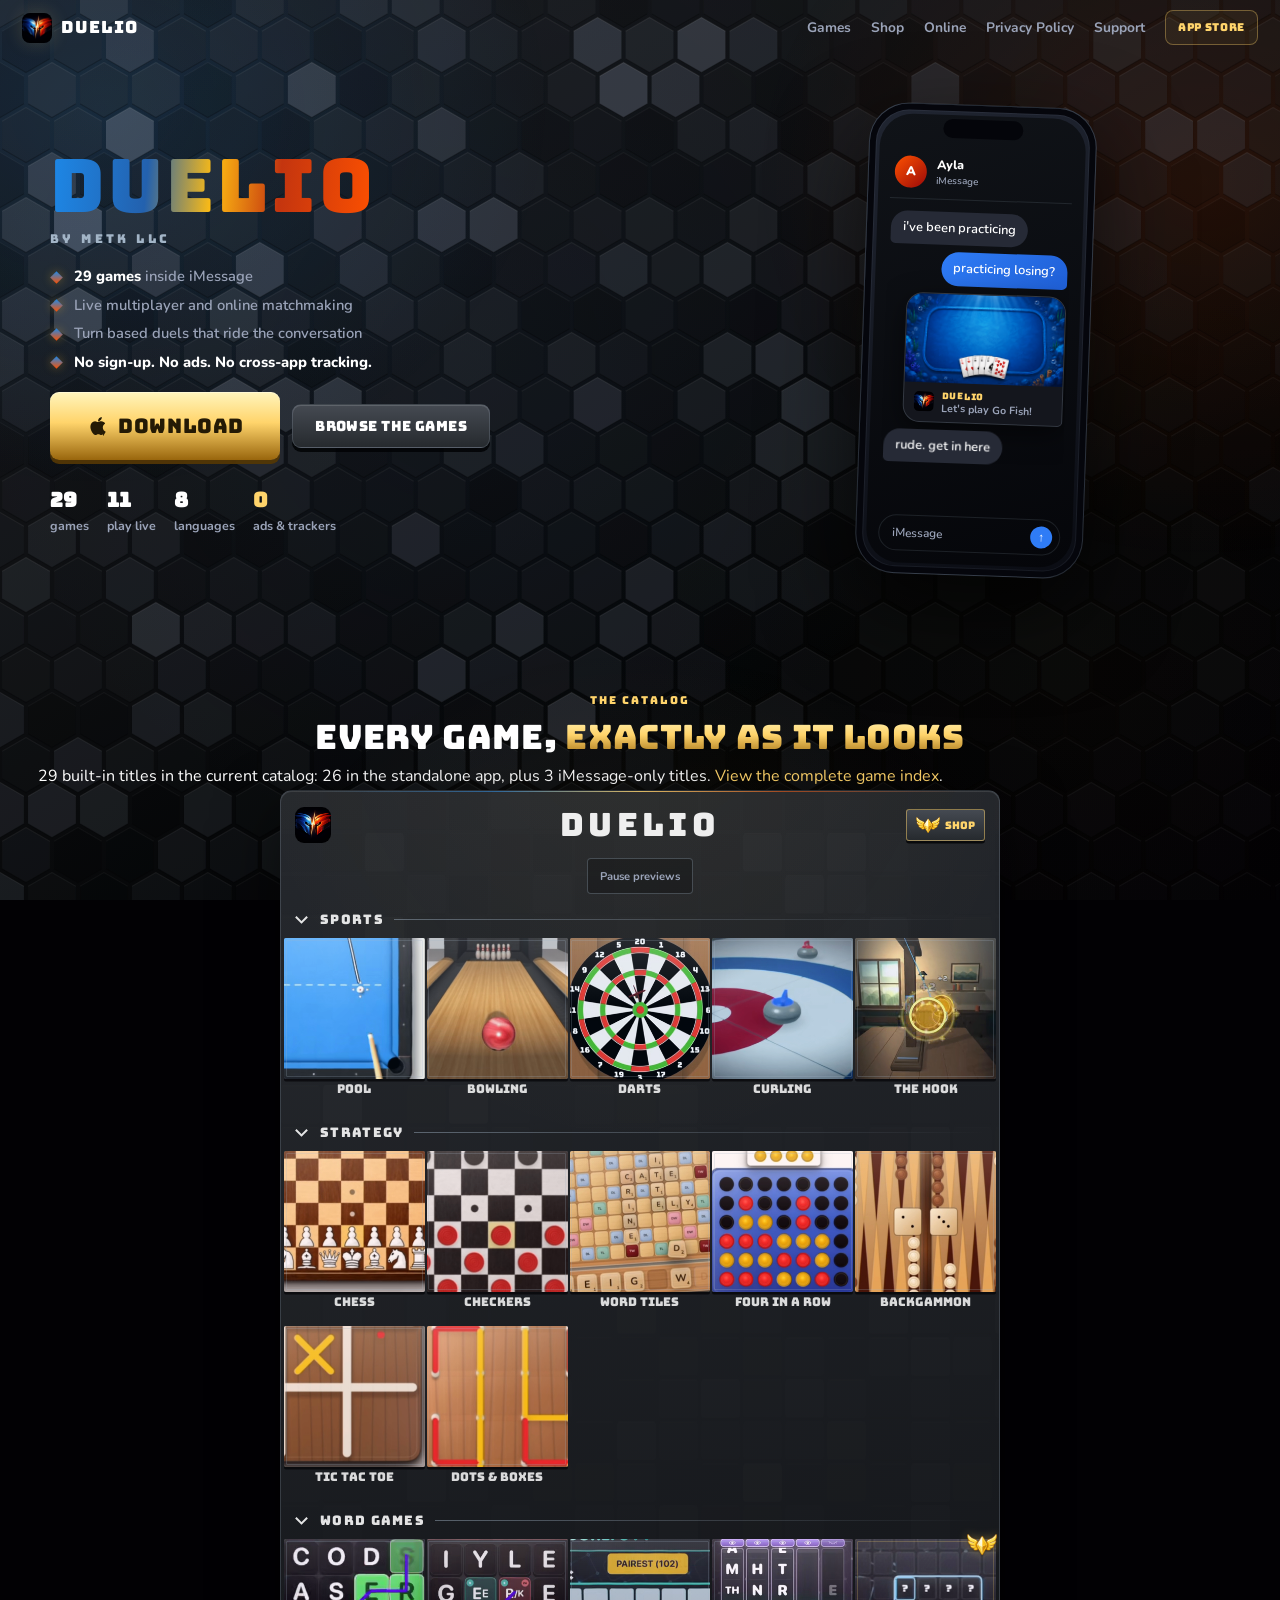
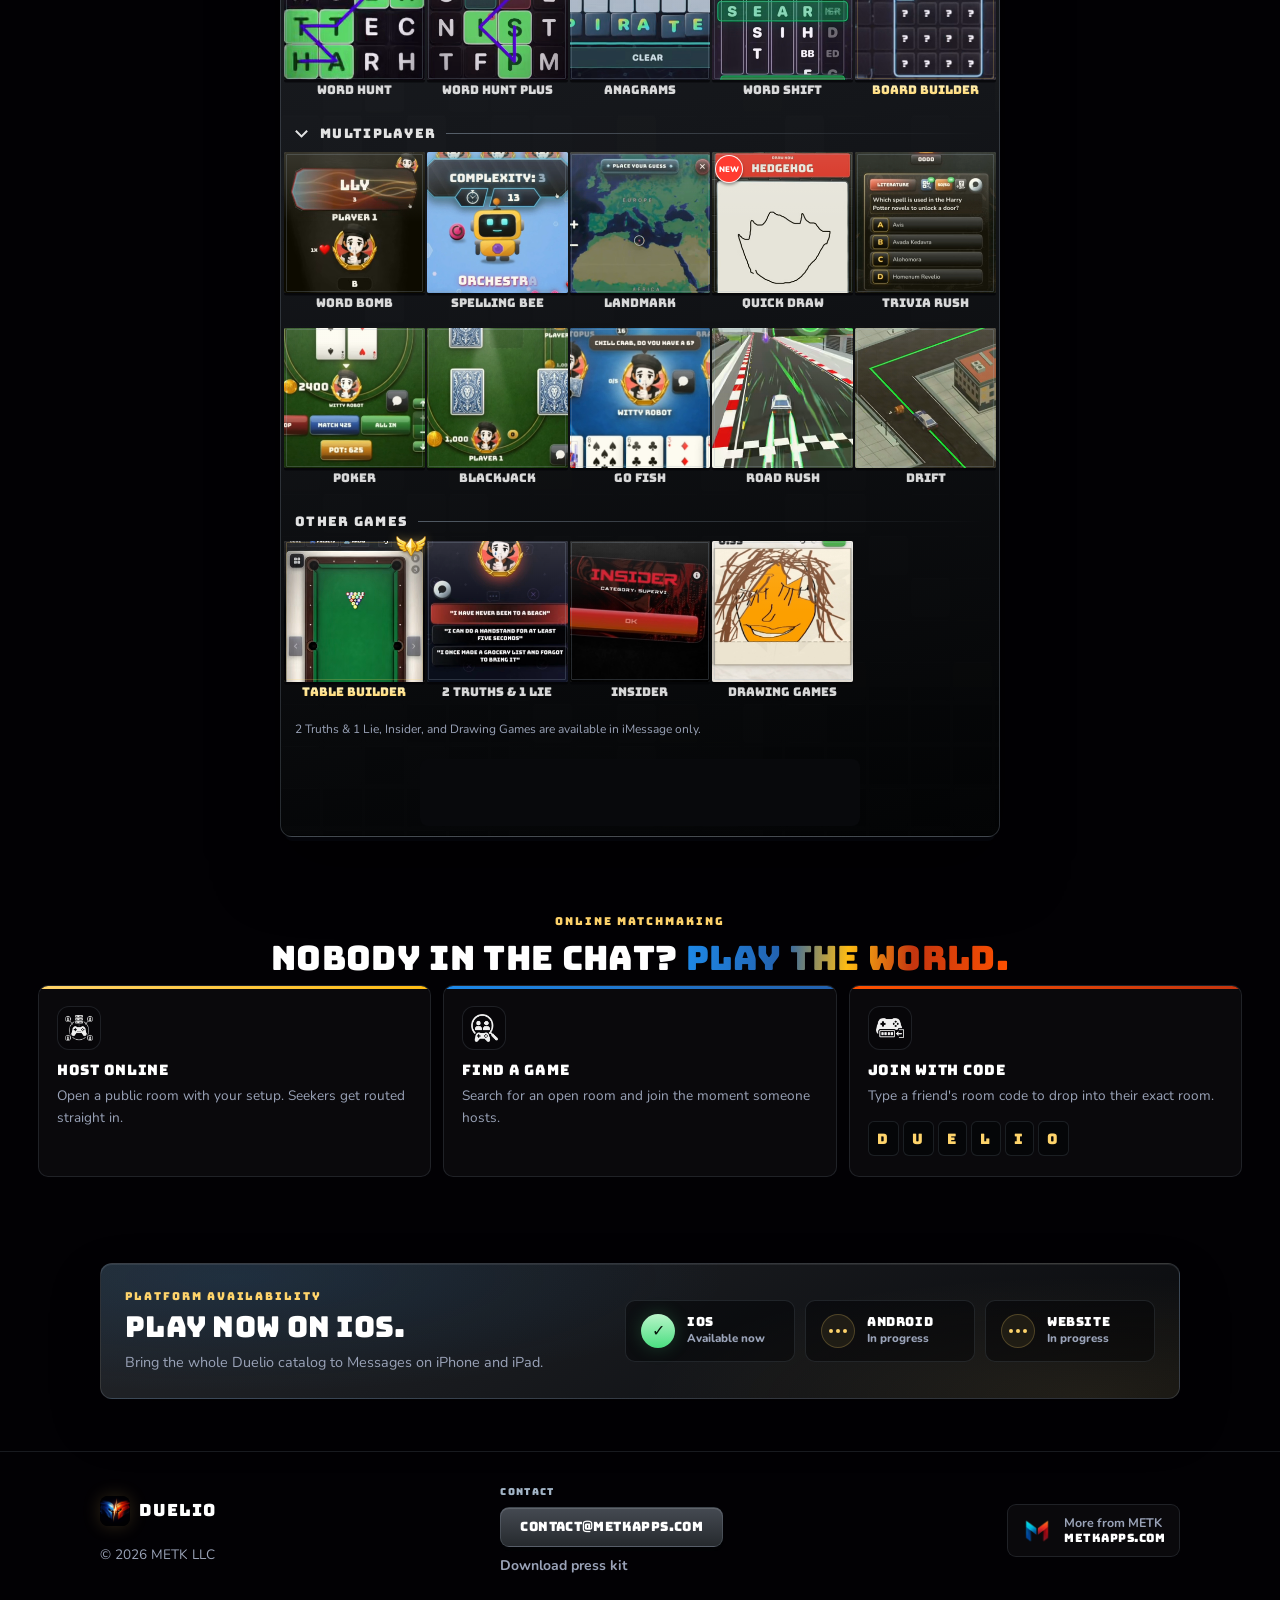
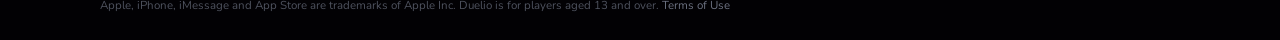
==== index.html @ a16a1178 "Refresh native catalog layout and all video tile previews" ====
<!DOCTYPE html>
<html lang="en">
<head>
<meta charset="utf-8">
<meta name="viewport" content="width=device-width, initial-scale=1">
<title>Duelio</title>
<meta name="description" content="Duelio drops 29 games straight into iMessage. Chess, pool, word games, live multiplayer and more. Play friends in a chat or match online. No ads, no sign-up, no cross-app tracking.">
<meta property="og:title" content="Duelio — 29 games inside iMessage">
<meta property="og:description" content="Turn any chat into a game night. Challenge the group chat, match online, or pass the phone.">
<meta property="og:url" content="https://duelioapp.com/">
<meta property="og:image" content="https://duelioapp.com/assets/img/duelio-logo.png">
<meta property="og:type" content="website">
<meta name="theme-color" content="#020104">
<link rel="icon" type="image/png" sizes="32x32" href="/assets/img/favicon-32.png?v=2">
<link rel="icon" type="image/png" sizes="16x16" href="/assets/img/favicon-16.png?v=2">
<link rel="icon" type="image/png" sizes="64x64" href="/assets/img/favicon-64.png?v=2">
<link rel="apple-touch-icon" href="/assets/img/apple-touch-icon.png?v=2">
<link rel="stylesheet" href="/assets/site.css?v=17">
</head>
<body>

<div class="wall" aria-hidden="true"></div>
<div class="duel-glow" aria-hidden="true"></div>
<canvas id="hexfx" aria-hidden="true"></canvas>

<header class="nav" id="nav">
  <a class="nav-logo" href="/">
    <img src="/assets/img/duelio-logo.png" alt="Duelio">
    <span class="wm">DUELIO</span>
  </a>
  <nav class="nav-links">
    <a href="#catalog">Games</a>
    <a href="/shop/">Shop</a>
    <a href="#online">Online</a>
    <a href="/privacy/">Privacy Policy</a>
    <a href="/support/">Support</a>
  </nav>
  <a class="nav-cta" href="https://apps.apple.com/app/id6792538416" target="_blank" rel="noopener">App Store</a>
</header>

<main>

<!-- ============================== HERO ============================== -->
<section class="hero" id="top">
  <div class="hero-inner">
    <div class="hero-copy">
      <h1 class="reveal d1"><span class="grad-duel">DUELIO</span></h1>
      <p class="hero-by reveal d1">by METK LLC</p>
      <ul class="hero-bullets reveal d2">
        <li><b>29 games</b> inside iMessage</li>
        <li>Live multiplayer and online matchmaking</li>
        <li>Turn based duels that ride the conversation</li>
        <li><b>No sign-up. No ads. No cross-app tracking.</b></li>
      </ul>
      <div class="hero-cta reveal d3">
        <a class="btn btn-gold hero-download" href="https://apps.apple.com/app/id6792538416" target="_blank" rel="noopener">
          <svg viewBox="0 0 24 24" width="24" height="24" focusable="false" aria-hidden="true"><path fill="currentColor" d="M17.05 20.28c-.98.95-2.05.8-3.08.35-1.09-.46-2.09-.48-3.24 0-1.44.62-2.2.44-3.06-.35C2.79 15.25 3.51 7.59 9.05 7.31c1.35.07 2.29.74 3.08.8.98-.2 1.92-.9 3.16-.8 1.79.14 3.04.86 3.9 2.18-3.6 2.16-2.75 6.9.53 8.16-.65 1.36-1.5 2.7-2.67 4.63ZM12.03 7.25c-.15-2.23 1.66-4.07 3.74-4.25.29 2.58-2.34 4.5-3.74 4.25Z"/></svg>
          <span>Download</span>
        </a>
        <a class="btn btn-ghost hero-browse" href="#catalog">Browse the games</a>
      </div>
      <div class="hero-stats reveal d3">
        <div><b class="count" data-count="29">0</b><span>games</span></div>
        <div><b class="count" data-count="11">0</b><span>play live</span></div>
        <div><b class="count" data-count="8">0</b><span>languages</span></div>
        <div><b class="gap">0</b><span>ads &amp; trackers</span></div>
      </div>
    </div>

    <!-- animated iMessage thread with the app's real invite covers -->
    <div class="hero-phone reveal d2" aria-hidden="true">
      <div class="phone">
        <div class="phone-notch"></div>
        <div class="phone-screen" id="phone-screen"></div>
      </div>
      <div class="phone-glow"></div>
    </div>
  </div>
</section>

<!-- ============================== CATALOG ============================== -->
<section class="section" id="catalog">
  <p class="eyebrow reveal">The catalog</p>
  <h2 class="reveal">Every game, <span class="grad-gold">exactly as it looks</span></h2>

  <p class="lead">29 built-in titles in the current catalog: 26 in the standalone app, plus 3 iMessage-only titles. <a href="/games/">View the complete game index</a>.</p>

  <div class="catalog-shell reveal">
    <canvas class="catalog-hexfx" aria-hidden="true"></canvas>
    <div class="catalog-head">
      <img class="catalog-app-icon" src="/assets/img/duelio-logo.png" alt="" width="36" height="36">
      <span class="wm">DUELIO</span>
      <a class="catalog-shop" href="/shop/"><img src="/assets/img/pro-icon.png" alt="" width="160" height="109">SHOP</a>
    </div>
    <div class="catalog-toolbar"><button class="catalog-motion" id="catalog-motion" type="button" aria-pressed="false">Pause previews</button></div>
    <div class="catalog-scroll" id="catalog-scroll"></div>
    <div class="tip-row">
      <button class="tip-key" id="tip-key" type="button">
        <span class="tip-face">
          <span class="tip-game" id="tip-game"></span>
          <span class="tip-hint" id="tip-hint"></span>
        </span>
      </button>
    </div>
  </div>
</section>

<!-- ============================== ONLINE ============================== -->
<section class="section" id="online">
  <p class="eyebrow reveal">Online matchmaking</p>
  <h2 class="reveal">Nobody in the chat? <span class="grad-duel">Play the world.</span></h2>

  <div class="online-grid">
    <div class="online-card host reveal">
      <div class="oc-icon"><img src="/assets/img/icons/host.png" alt=""></div>
      <h3>HOST ONLINE</h3>
      <p>Open a public room with your setup. Seekers get routed straight in.</p>
    </div>
    <div class="online-card find reveal d1">
      <div class="oc-icon"><img src="/assets/img/icons/find.png" alt=""></div>
      <h3>FIND A GAME</h3>
      <p>Search for an open room and join the moment someone hosts.</p>
    </div>
    <div class="online-card join reveal d2">
      <div class="oc-icon"><img src="/assets/img/icons/code.png" alt=""></div>
      <h3>JOIN WITH CODE</h3>
      <p>Type a friend's room code to drop into their exact room.</p>
      <div class="code-chip"><span>D</span><span>U</span><span>E</span><span>L</span><span>I</span><span>O</span></div>
    </div>
  </div>
</section>

<!-- ============================== AVAILABILITY ============================== -->
<section class="platform-status reveal" aria-labelledby="platform-status-title">
  <div class="platform-status-copy">
    <p class="eyebrow">Platform availability</p>
    <h2 id="platform-status-title">Play now on iOS.</h2>
    <p>Bring the whole Duelio catalog to Messages on iPhone and iPad.</p>
  </div>
  <div class="platform-list" aria-label="Duelio platform availability">
    <a class="platform-card available" href="https://apps.apple.com/app/id6792538416" target="_blank" rel="noopener">
      <span class="platform-check" aria-hidden="true">✓</span>
      <span><strong>iOS</strong><small>Available now</small></span>
    </a>
    <div class="platform-card coming">
      <span class="platform-soon" aria-hidden="true"><i></i><i></i><i></i></span>
      <span><strong>Android</strong><small>In progress</small></span>
    </div>
    <div class="platform-card coming">
      <span class="platform-soon" aria-hidden="true"><i></i><i></i><i></i></span>
      <span><strong>Website</strong><small>In progress</small></span>
    </div>
  </div>
</section>

</main>

<footer class="footer">
  <div class="foot-inner">
    <div class="foot-brand">
      <a class="nav-logo" href="/"><img src="/assets/img/duelio-logo.png" alt="Duelio"><span class="wm">DUELIO</span></a>
      <p>© <span id="year">2026</span> METK LLC</p>
    </div>
    <div class="foot-contact">
      <span class="fc-lbl">Contact</span>
      <a class="btn btn-ghost" href="mailto:contact@metkapps.com">contact@metkapps.com</a>
      <a class="foot-press" href="/press/Duelio-Press-Kit.zip">Download press kit</a>
    </div>
    <a class="foot-metk" href="https://metkapps.com" rel="noopener">
      <img src="/assets/img/metk-logo.png" alt="METK">
      <span>More from METK<b>metkapps.com</b></span>
    </a>
  </div>
  <p class="foot-legal">Apple, iPhone, iMessage and App&nbsp;Store are trademarks of Apple&nbsp;Inc.
  Duelio is for players aged 13 and over. <a href="/terms/">Terms of Use</a></p>
</footer>

<script src="/assets/site.js?v=14" defer></script>
</body>
</html>
---- assets/site.css ----
/* ============================================================
   Duelio — duelioapp.com
   Design system rebuilt from the actual app: Bungee + Nunito,
   the red/blue/gold "duel" palette, graphite hex-tech chrome.
   Vanilla CSS, no build step.
   ============================================================ */

/* ---------- self-hosted app fonts ---------- */
@font-face {
  font-family: "Bungee";
  src: url("/assets/fonts/Bungee-Regular.ttf") format("truetype");
  font-weight: 400; font-display: swap;
}
@font-face {
  font-family: "Nunito";
  src: url("/assets/fonts/Nunito-Regular.ttf") format("truetype");
  font-weight: 400; font-display: swap;
}
@font-face {
  font-family: "Nunito";
  src: url("/assets/fonts/Nunito-SemiBold.ttf") format("truetype");
  font-weight: 600; font-display: swap;
}
@font-face {
  font-family: "Nunito";
  src: url("/assets/fonts/Nunito-Bold.ttf") format("truetype");
  font-weight: 700; font-display: swap;
}
@font-face {
  font-family: "Nunito";
  src: url("/assets/fonts/Nunito-ExtraBold.ttf") format("truetype");
  font-weight: 800; font-display: swap;
}
@font-face {
  font-family: "Nunito";
  src: url("/assets/fonts/Nunito-Black.ttf") format("truetype");
  font-weight: 900; font-display: swap;
}

:root {
  /* ---- the duel: colours sampled from the app icon ---- */
  --red:          #C4350F;   --red-bright: #FE5100;   --red-deep: #9A0909;   --red-glow: #FC6215;
  --blue:         #2361AE;   --blue-bright: #1D89E9;  --blue-deep: #0C2A7A;  --blue-glow: #3AAFF2;
  --gold:         #FFD46B;   --gold-bolt: #FEBC13;    --gold-deep: #99660D;

  /* ---- surfaces (catalog graphite chrome) ---- */
  --black:        #020104;
  --graphite-top: #1B1D21;
  --graphite-bot: #030405;
  --panel-top:    #26292E;
  --panel-bot:    #14161A;
  --tile-top:     #454A52;
  --tile-bot:     #262A2E;
  --steel:        #A3B5C7;

  /* ---- category tints (from the app's section colour-code) ---- */
  --cat-strategy: #FF3B30;
  --cat-sports:   #2E8BFF;
  --cat-words:    #B45BFF;
  --cat-multi:    #FFCf3B;
  --cat-cards:    #4ADE80;
  --cat-racing:   #A3B5C7;

  --ink:   #FFFFFF;
  --muted: #9AA3B8;
  --line:  rgba(163, 181, 199, 0.14);
  --glass: rgba(255, 255, 255, 0.035);

  --radius: 10px;
  --display: "Bungee", "Space Grotesk", sans-serif;
  --body: "Nunito", -apple-system, BlinkMacSystemFont, "Segoe UI", sans-serif;
}

* { margin: 0; padding: 0; box-sizing: border-box; }
html { scroll-behavior: smooth; }

body {
  font-family: var(--body);
  background: var(--black);
  color: var(--ink);
  line-height: 1.6;
  overflow-x: hidden;
  -webkit-font-smoothing: antialiased;
}
::selection { background: rgba(255, 212, 107, 0.32); color: #fff; }

a { color: var(--gold); text-decoration: none; }
a:hover { color: var(--ink); }

/* graphite base wall — matches the catalog's baseTop→baseBottom gradient */
.wall {
  position: fixed; inset: 0; z-index: -4;
  background: linear-gradient(150deg, var(--graphite-top), var(--graphite-bot) 70%, var(--black));
}
/* the duel glow — blue on the left, red on the right, gold seam implied */
.duel-glow {
  position: fixed; inset: 0; z-index: -3; pointer-events: none;
  background:
    radial-gradient(50% 60% at 8% 12%, rgba(29, 137, 233, 0.16), transparent 70%),
    radial-gradient(50% 60% at 94% 20%, rgba(254, 81, 0, 0.13), transparent 70%),
    radial-gradient(40% 40% at 50% 100%, rgba(255, 212, 107, 0.06), transparent 70%);
}
/* animated hex-tech canvas (whole-site tech wall) */
#hexfx { position: fixed; inset: 0; z-index: -1; width: 100%; height: 100%; opacity: 0.75; pointer-events: none; }

/* ---------- typographic helpers ---------- */
.bungee { font-family: var(--display); font-weight: 400; letter-spacing: 0.02em; }
.eyebrow {
  font-family: var(--display); font-size: 0.68rem; letter-spacing: 0.18em;
  text-transform: uppercase; color: var(--gold); margin-bottom: 10px;
}
h1, h2, h3 { font-family: var(--display); font-weight: 400; letter-spacing: 0.01em; line-height: 1.1; }

.grad-duel {
  background: linear-gradient(95deg, var(--blue-bright) 0%, var(--blue) 30%, var(--gold-bolt) 50%, var(--red) 70%, var(--red-bright) 100%);
  -webkit-background-clip: text; background-clip: text; color: transparent;
}
.grad-gold {
  background: linear-gradient(180deg, #FFF5BD, var(--gold) 45%, var(--gold-deep));
  -webkit-background-clip: text; background-clip: text; color: transparent;
}

.section { max-width: 1240px; margin: 0 auto; padding: 52px 18px 24px; }
.section > .eyebrow { text-align: center; }
.section > h2 {
  text-align: center; font-size: clamp(1.45rem, 3vw, 2.1rem); margin-bottom: 8px;
}
.section-sub { text-align: center; color: var(--muted); max-width: 40rem; margin: 0 auto 46px; font-size: 1.02rem; }

/* scroll reveal */
.reveal { opacity: 0; transform: translateY(24px); transition: opacity 0.7s ease, transform 0.7s cubic-bezier(0.16, 1, 0.3, 1); }
.reveal.d1 { transition-delay: 0.08s; } .reveal.d2 { transition-delay: 0.16s; } .reveal.d3 { transition-delay: 0.24s; }
.reveal.in { opacity: 1; transform: none; }

/* =====================================================================
   NAV
   ===================================================================== */
.nav {
  position: fixed; top: 0; left: 0; right: 0; z-index: 60;
  display: flex; align-items: center; gap: 20px;
  padding: 10px 22px; border-bottom: 1px solid transparent;
  transition: background 0.35s, backdrop-filter 0.35s, border-color 0.35s;
}
.nav.scrolled {
  background: rgba(6, 7, 10, 0.72); backdrop-filter: blur(16px); -webkit-backdrop-filter: blur(16px);
  border-bottom-color: var(--line);
}
.nav-logo { display: inline-flex; align-items: center; gap: 9px; color: var(--ink); }
.nav-logo img { width: 30px; height: 30px; border-radius: 8px; box-shadow: 0 0 18px rgba(255, 212, 107, 0.18); }
.nav-logo .wm { font-family: var(--display); font-size: 1.05rem; letter-spacing: 0.06em; }
.nav-links { display: flex; gap: 20px; margin-left: auto; }
.nav-links a { color: var(--muted); font-weight: 700; font-size: 0.86rem; }
.nav-links a:hover { color: var(--ink); }
.nav-cta {
  font-family: var(--display); font-size: 0.68rem; letter-spacing: 0.06em; color: var(--gold);
  border: 1px solid rgba(255, 212, 107, 0.35); background: rgba(255, 212, 107, 0.06);
  padding: 8px 12px; border-radius: 8px; white-space: nowrap;
  transition: box-shadow 0.25s, border-color 0.25s;
}
.nav-cta:hover { color: var(--gold); border-color: rgba(255, 212, 107, 0.6); box-shadow: 0 0 22px rgba(255, 212, 107, 0.22); }
.nav-cta .soon { color: var(--muted); font-size: 0.62rem; margin-left: 5px; }

/* =====================================================================
   BUTTONS
   ===================================================================== */
/* Duelio keycap buttons: a raised face on a dark lip that the press sinks onto */
.btn {
  display: inline-flex; align-items: center; justify-content: center; gap: 11px;
  font-family: var(--display); font-size: 0.8rem; letter-spacing: 0.03em;
  padding: 12px 19px; border-radius: 9px; cursor: pointer;
  border: 1px solid rgba(163, 181, 199, 0.2); color: var(--ink);
  background: linear-gradient(180deg, var(--tile-top), var(--tile-bot));
  box-shadow: 0 4px 0 rgba(2, 3, 5, 0.85), inset 0 1px 0 rgba(255, 255, 255, 0.14);
  transition: transform 0.1s ease, box-shadow 0.1s ease, filter 0.25s;
  position: relative; overflow: hidden; line-height: 1.1;
}
.btn:hover { filter: brightness(1.12); color: var(--ink); }
.btn:active { transform: translateY(3px); box-shadow: 0 1px 0 rgba(2, 3, 5, 0.85), inset 0 1px 0 rgba(255, 255, 255, 0.14); }
.btn small { font-family: var(--body); font-size: 0.62rem; font-weight: 700; opacity: 0.85; letter-spacing: 0.03em; display: block; }
.btn-gold {
  background: linear-gradient(180deg, #FFF5BD, var(--gold) 45%, var(--gold-deep));
  color: #241a05; border: none;
  box-shadow: 0 4px 0 rgba(84, 55, 6, 0.95), inset 0 1px 0 rgba(255, 255, 255, 0.35);
}
.btn-gold:hover { color: #241a05; filter: brightness(1.06); }
.btn-gold:active { transform: translateY(3px); box-shadow: 0 1px 0 rgba(84, 55, 6, 0.95), inset 0 1px 0 rgba(255, 255, 255, 0.35); }
.btn-gold::after {
  content: ""; position: absolute; inset: 0;
  background: linear-gradient(110deg, transparent 30%, rgba(255, 255, 255, 0.5) 50%, transparent 70%);
  transform: translateX(-120%);
}
.btn-gold:hover::after { transition: transform 0.7s ease; transform: translateX(120%); }
.btn-gold.disabled { filter: grayscale(0.55) brightness(0.72); cursor: default; }
.btn-gold.disabled:hover::after { transform: translateX(-120%); }
.btn-gold.disabled:active { transform: none; box-shadow: 0 4px 0 rgba(84, 55, 6, 0.95), inset 0 1px 0 rgba(255, 255, 255, 0.35); }
.btn.big { padding: 17px 30px; font-size: 1rem; }

/* =====================================================================
   HERO
   ===================================================================== */
.hero {
  position: relative; min-height: min(78svh, 640px); display: flex; align-items: center;
  padding: 76px 18px 34px;
}
.hero-inner {
  max-width: 1180px; margin: 0 auto; width: 100%;
  display: grid; grid-template-columns: 1.12fr 0.88fr; gap: 24px; align-items: center;
}
.hero h1 { font-size: clamp(2.7rem, 6vw, 4.6rem); letter-spacing: 0.04em; margin-bottom: 3px; }
.hero-by {
  font-family: var(--display); font-size: 0.76rem; letter-spacing: 0.28em;
  text-transform: uppercase; color: var(--steel); margin-bottom: 16px;
}
.hero-bullets { list-style: none; margin: 0 0 18px; max-width: 33rem; }
.hero-bullets li {
  position: relative; padding-left: 24px; margin-bottom: 5px;
  color: var(--muted); font-size: 0.92rem; font-weight: 600;
}
.hero-bullets li b { color: var(--ink); font-weight: 800; }
.hero-bullets li::before {
  content: ""; position: absolute; left: 2px; top: 0.52em;
  width: 9px; height: 9px; transform: rotate(45deg);
  background: linear-gradient(135deg, var(--blue-bright), var(--red-bright));
  box-shadow: 0 0 10px rgba(255, 190, 40, 0.35);
}
.hero-cta {
  display: flex; align-items: center; gap: 12px;
  width: min(100%, 440px); margin-bottom: 24px;
}
.hero-download { flex: 1.2 1 0; min-width: 0; min-height: 68px; padding: 18px 12px; gap: 8px; font-size: clamp(1rem, 3.8vw, 1.25rem); white-space: nowrap; }
.hero-download svg { width: 1.2em; height: 1.2em; flex-shrink: 0; }
.hero-browse { flex: 1 1 0; min-width: 0; min-height: 44px; padding: 10px 12px; font-size: 0.875rem; line-height: 1.3; text-align: center; }
.hero-stats { display: flex; gap: 18px; flex-wrap: wrap; }
.hero-stats > div { display: flex; flex-direction: column; }
.hero-stats b { font-family: var(--display); font-size: 1.25rem; }
.hero-stats span { color: var(--muted); font-size: 0.78rem; font-weight: 700; }
.hero-stats .gap { color: var(--gold); }

/* ---- phone: shows real gameplay video ---- */
.hero-phone { position: relative; justify-self: center; cursor: pointer; }
.hero-phone:active .phone { transform: rotate(2deg) scale(0.985); }
.phone {
  position: relative; width: clamp(200px, 20vw, 228px); aspect-ratio: 300 / 620; border-radius: 40px;
  background: linear-gradient(160deg, #202531, #0a0c13);
  border: 1px solid rgba(163, 181, 199, 0.18);
  box-shadow: 0 34px 90px rgba(0, 0, 0, 0.65), inset 0 0 0 6px #05060c, inset 0 0 0 7px rgba(163, 181, 199, 0.08);
  padding: 10px; z-index: 1; transform: rotate(2deg);
  overflow: hidden;
}
.phone-notch {
  position: absolute; top: 14px; left: 50%; transform: translateX(-50%);
  width: 80px; height: 19px; border-radius: 12px; background: #04050a; z-index: 5;
}
.phone-screen {
  position: relative; width: 100%; height: 100%; border-radius: 33px; overflow: hidden;
  background: linear-gradient(160deg, #101318, #05060a);
  display: flex; flex-direction: column;
  padding: 40px 12px 12px;
}

/* ---- iMessage thread ---- */
.thread-head {
  display: flex; align-items: center; gap: 10px;
  padding: 2px 4px 10px; border-bottom: 1px solid var(--line);
}
.avatar {
  width: 32px; height: 32px; border-radius: 50%; display: grid; place-items: center;
  font-size: 0.8rem; font-weight: 900; color: #fff; font-family: var(--body);
  background: linear-gradient(135deg, var(--red-bright), var(--red-deep));
}
.thread-name { font-size: 0.78rem; font-weight: 800; line-height: 1.2; }
.thread-name small { color: var(--muted); font-weight: 600; font-size: 0.62rem; }

.thread { flex: 1; display: flex; flex-direction: column; gap: 7px; padding: 12px 2px; overflow: hidden; }

.bubble {
  max-width: 82%; padding: 8px 12px; border-radius: 17px;
  font-size: 0.8rem; font-weight: 600; line-height: 1.35;
  opacity: 0; transform: translateY(14px) scale(0.9);
  transition: opacity 0.45s ease, transform 0.45s cubic-bezier(0.34, 1.56, 0.64, 1);
}
.bubble.on { opacity: 1; transform: none; }
.bubble.them { align-self: flex-start; background: #262a36; border-bottom-left-radius: 5px; }
.bubble.me { align-self: flex-end; background: linear-gradient(135deg, #2f7cf6, #1f5fd6); border-bottom-right-radius: 5px; }

.bubble.typing { display: inline-flex; gap: 4px; padding: 11px 13px; }
.bubble.typing i { width: 6px; height: 6px; border-radius: 50%; background: rgba(255, 255, 255, 0.75); animation: ty 1s infinite ease-in-out; }
.bubble.typing i:nth-child(2) { animation-delay: 0.15s; }
.bubble.typing i:nth-child(3) { animation-delay: 0.3s; }
@keyframes ty { 0%, 60%, 100% { transform: translateY(0); opacity: 0.5; } 30% { transform: translateY(-4px); opacity: 1; } }
.bubble.typing.done { display: none; }

/* the real Duelio invite — cover art the app composes into the message */
.bubble.invite {
  padding: 0; overflow: hidden; width: 90%; max-width: 90%;
  background: #14161d; border: 1px solid rgba(163, 181, 199, 0.22);
  border-bottom-right-radius: 5px;
  box-shadow: 0 8px 26px rgba(0, 0, 0, 0.5);
}
.inv-img { display: block; width: 100%; aspect-ratio: 16 / 9; object-fit: cover; }
.inv-bar { display: flex; align-items: center; gap: 8px; padding: 7px 10px; }
.inv-bar img { width: 20px; height: 20px; border-radius: 5px; flex-shrink: 0; }
.inv-bar b { display: block; font-family: var(--display); font-weight: 400; font-size: 0.56rem; letter-spacing: 0.08em; color: var(--gold); }
.inv-bar span { display: block; font-size: 0.66rem; font-weight: 700; color: var(--muted); line-height: 1.25; }

.thread-field {
  display: flex; align-items: center; justify-content: space-between;
  border: 1px solid var(--line); border-radius: 999px;
  padding: 6px 7px 6px 13px; color: var(--muted); font-size: 0.74rem; font-weight: 600;
}
.thread-field em {
  font-style: normal; width: 22px; height: 22px; border-radius: 50%;
  display: grid; place-items: center; background: #2f7cf6; color: #fff; font-size: 0.75rem;
}
.phone-glow {
  position: absolute; inset: 6% -8%; z-index: 0;
  background: radial-gradient(50% 50% at 50% 50%, rgba(255, 190, 40, 0.22), transparent 70%);
  filter: blur(34px);
}

/* =====================================================================
   CATALOG (exact iMessage catalog recreation)
   ===================================================================== */
/* The previews sit on a restrained graphite slab. The global duel wall carries
   the color; this panel stays neutral so the game art remains the focal point. */
.catalog-shell {
  position: relative; max-width: 720px; margin: 0 auto; padding: 0 3px;
  container-type: inline-size;
  border: 1px solid rgba(163, 181, 199, 0.22);
  border-radius: 12px; overflow: hidden;
  background:
    radial-gradient(90% 50% at 50% -10%, rgba(255, 212, 107, 0.055), transparent 64%),
    linear-gradient(168deg, var(--panel-top), var(--panel-bot) 58%, var(--graphite-bot));
  box-shadow:
    inset 0 1px 0 rgba(255, 255, 255, 0.1),
    inset 0 -1px 0 rgba(0, 0, 0, 0.62),
    0 9px 0 -5px #04050a,
    0 26px 64px rgba(0, 0, 0, 0.58);
}
.catalog-shell::before {
  content: ""; position: absolute; inset: 0 5% auto; height: 1px; z-index: 3;
  background: linear-gradient(90deg, transparent, rgba(29, 137, 233, 0.5) 28%, rgba(255, 212, 107, 0.8) 50%, rgba(254, 81, 0, 0.5) 72%, transparent);
}
.catalog-hexfx {
  position: absolute; inset: 0; width: 100%; height: 100%; opacity: 0.1;
  filter: grayscale(1) contrast(0.8); pointer-events: none;
}
.catalog-head {
  position: relative; z-index: 2; display: flex; align-items: center; justify-content: center;
  gap: 12px; height: 64px; margin: 2px 11px 1px;
}
.catalog-head .wm { font-family: var(--display); font-size: clamp(1.2rem, 4.8cqi, 2rem); letter-spacing: 0.14em; color: rgba(255, 255, 255, 0.92); }
.catalog-scroll { position: relative; z-index: 2; padding: 2px 0 4px; }
.catalog-app-icon { position: absolute; left: 0; width: 36px; height: 36px; border-radius: 9px; }
.catalog-shop { position: absolute; right: 0; display: flex; align-items: center; gap: 5px; padding: 7px 9px; border: 1px solid rgba(255, 212, 107, 0.48); border-radius: 3px; background: linear-gradient(var(--tile-top), var(--tile-bot)); box-shadow: 0 2.5px 0 #090a0c; color: var(--gold); font: 0.65rem var(--display); text-decoration: none; }
.catalog-shop img { width: 24px; height: auto; }
.catalog-toolbar { position: relative; z-index: 2; display: flex; justify-content: center; padding: 0 0 4px; }
.catalog-motion { border: 1px solid rgba(163, 181, 199, 0.3); border-radius: 4px; padding: 8px 12px; min-height: 36px; color: var(--muted); background: rgba(0, 0, 0, 0.25); font: 700 0.7rem var(--body); cursor: pointer; }
.catalog-note { margin: 8px 11px; color: var(--muted); font-size: 0.75rem; line-height: 1.45; }
.catalog-shop:focus-visible, .catalog-motion:focus-visible, .cat-header:focus-visible, .tile:focus-visible { outline: 2px solid var(--gold); outline-offset: 3px; }

/* the rotating gameplay-tip key, straight from the app's catalog footer */
.tip-row { position: relative; z-index: 2; display: flex; justify-content: center; padding: 3px 8px 10px; }
.tip-key {
  position: relative; border: none; background: none; padding: 0 0 4px; cursor: pointer;
  font-family: inherit; max-width: 440px; width: 100%;
}
.tip-key::before { /* the stationary dark lip the face presses onto */
  content: ""; position: absolute; inset: 6px 0 0 0; border-radius: 8px;
  background: #08090c;
}
.tip-face {
  position: relative; display: flex; flex-direction: column; gap: 3px;
  padding: 8px 14px; border-radius: 8px; text-align: center;
  background: linear-gradient(180deg, var(--tile-top), var(--tile-bot));
  border: 1px solid rgba(163, 181, 199, 0.2);
  box-shadow: inset 0 1px 0 rgba(255, 255, 255, 0.14);
  transition: transform 0.09s ease, opacity 0.18s ease;
}
.tip-key:active .tip-face { transform: translateY(4px); }
.tip-face.swap { opacity: 0; }
.tip-game { font-family: var(--display); font-size: 0.6rem; letter-spacing: 0.1em; color: var(--gold); }
.tip-hint { font-family: var(--body); font-weight: 700; font-size: 0.8rem; color: rgba(255, 255, 255, 0.88); line-height: 1.35; }

.cat-section { margin-bottom: 3px; --category-tint: transparent; }
.cat-section[data-category="sports"] { --category-tint: rgb(46 139 255 / 5%); }
.cat-section[data-category="strategy"] { --category-tint: rgb(255 59 48 / 5%); }
.cat-section[data-category="words"] { --category-tint: rgb(175 82 222 / 5%); }
.cat-section[data-category="multi"] { --category-tint: rgb(255 214 10 / 5%); }
.cat-header { display: flex; align-items: center; gap: 10px; min-height: 38px; margin: 0 11px; list-style: none; }
summary.cat-header { cursor: pointer; }
summary.cat-header::-webkit-details-marker { display: none; }
summary.cat-header::before { content: ""; width: 7px; height: 7px; margin: 0 4px 0 2px; border-right: 2px solid rgba(255, 255, 255, 0.88); border-bottom: 2px solid rgba(255, 255, 255, 0.88); transform: rotate(-45deg); }
details[open] > .cat-header::before { transform: translateY(-2px) rotate(45deg); }
.cat-header .t { font-family: var(--display); font-size: clamp(0.65rem, 2.8cqi, 0.82rem); letter-spacing: 0.1em; color: rgba(255, 255, 255, 0.88); white-space: nowrap; }
.cat-header .rule { flex: 1; height: 1px; background: linear-gradient(90deg, rgba(163, 181, 199, 0.45), transparent); }
.tile-grid { display: grid; grid-template-columns: repeat(5, minmax(0, 1fr)); column-gap: 2px; row-gap: 3px; }
.tile { position: relative; min-width: 0; display: flex; flex-direction: column; gap: 3px; cursor: pointer; border: none; background: transparent; padding: 0; font-family: inherit; text-align: center; text-decoration: none; transition: transform 0.18s ease; }
.tile:active { transform: scale(0.9); }
.tile-face { position: relative; width: 100%; aspect-ratio: 1; border-radius: 2px; overflow: hidden; background: linear-gradient(180deg, var(--tile-top), var(--tile-bot)); box-shadow: 0 2.5px 0 rgba(3, 4, 6, 0.7); outline: 1px solid rgba(255, 255, 255, 0.28); outline-offset: -1px; }
.tile-face video, .tile-face .tile-poster { position: absolute; inset: 0; width: 100%; height: 100%; object-fit: cover; transform: scale(var(--preview-zoom, 1)); }
.tile-face video { opacity: 0; }
.tile-face video.ready { opacity: 1; }
.tile-face .gloss { position: absolute; inset: 0; background: linear-gradient(180deg, rgba(255, 255, 255, 0.14), transparent 50%), var(--category-tint); pointer-events: none; }
.tile-face::after { content: ""; position: absolute; inset: 1.6px; border-radius: 1px; border: 1px solid rgba(163, 181, 199, 0.22); pointer-events: none; }
.tile-name { font-family: var(--display); font-size: clamp(7px, 2.2cqi, 12px); letter-spacing: 0; color: rgba(255, 255, 255, 0.84); line-height: 1.18; min-height: 2.36em; padding: 0 1px; overflow-wrap: normal; }
.tile[data-game="backgammon"] .tile-name { font-size: clamp(6px, 2.05cqi, 12px); }
.tile-name.gold { background: linear-gradient(180deg, #FFF5BD, var(--gold) 50%, var(--gold-deep)); -webkit-background-clip: text; background-clip: text; color: transparent; }
.tile .pro-seal { position: absolute; top: -5px; right: -1px; z-index: 4; width: clamp(20px, 5.8cqi, 30px); height: auto; pointer-events: none; filter: drop-shadow(0 1px 1.5px rgba(0, 0, 0, 0.45)) drop-shadow(0 0 5px rgba(255, 212, 107, 0.35)); }
.tile.builder .tile-face { outline-color: rgba(255, 212, 107, 0.5); }
.tile.builder .tile-face::after { border-color: rgba(255, 212, 107, 0.22); }
.tile .new-badge { position: absolute; top: 3px; left: 3px; z-index: 4; display: grid; place-items: center; width: clamp(21px, 6.2cqi, 28px); aspect-ratio: 1; border: 1.4px solid rgba(255, 255, 255, 0.9); border-radius: 50%; background: #ff3b30; color: white; font: 900 clamp(6px, 1.8cqi, 8px) var(--body); box-shadow: 0 2px 3px rgba(0, 0, 0, 0.35); }
.game-index li { scroll-margin-top: 30px; }
.game-index li:target { outline: 1px solid var(--gold); outline-offset: 5px; border-radius: 3px; }

/* =====================================================================
   ONLINE MATCHMAKING
   ===================================================================== */
.online-grid { display: grid; grid-template-columns: repeat(3, 1fr); gap: 12px; margin-bottom: 20px; }
.online-card {
  position: relative; border: 1px solid var(--line); border-radius: 10px; overflow: hidden;
  padding: 20px 18px; background: var(--glass);
}
.online-card::before { content: ""; position: absolute; inset: 0 0 auto 0; height: 3px; }
.online-card.host::before { background: linear-gradient(90deg, var(--gold), var(--gold-bolt)); }
.online-card.find::before { background: linear-gradient(90deg, var(--blue-bright), var(--blue)); }
.online-card.join::before { background: linear-gradient(90deg, var(--red-bright), var(--red)); }
.online-card .oc-icon { width: 44px; height: 44px; border-radius: 12px; display: grid; place-items: center; margin-bottom: 12px; border: 1px solid var(--line); background: rgba(3, 4, 6, 0.35); }
.online-card .oc-icon img { width: 28px; height: 28px; object-fit: contain; opacity: 0.95; }
.online-card h3 { font-size: 0.9rem; letter-spacing: 0.05em; margin-bottom: 7px; }
.online-card p { color: var(--muted); font-size: 0.85rem; }
.online-card .code-chip {
  display: inline-flex; gap: 4px; margin-top: 14px; font-family: var(--display); font-size: 0.9rem; letter-spacing: 0.14em; color: var(--gold);
}
.online-card .code-chip span { background: rgba(3, 4, 6, 0.5); border: 1px solid var(--line); border-radius: 6px; padding: 5px 8px; }

/* =====================================================================
   PLATFORM AVAILABILITY
   ===================================================================== */
.platform-status {
  max-width: 1080px; margin: 42px auto 52px; padding: 24px;
  display: flex; align-items: center; justify-content: space-between; gap: 28px;
  border: 1px solid rgba(163, 181, 199, 0.2); border-radius: 12px;
  background:
    radial-gradient(70% 130% at 12% 10%, rgba(29, 137, 233, 0.12), transparent 66%),
    radial-gradient(60% 130% at 92% 100%, rgba(255, 212, 107, 0.09), transparent 70%),
    linear-gradient(150deg, rgba(38, 41, 46, 0.92), rgba(10, 11, 14, 0.96));
  box-shadow: inset 0 1px 0 rgba(255, 255, 255, 0.08), 0 22px 50px rgba(0, 0, 0, 0.32);
}
.platform-status-copy { max-width: 34rem; }
.platform-status-copy .eyebrow { margin-bottom: 7px; }
.platform-status-copy h2 { font-size: clamp(1.25rem, 2.7vw, 1.8rem); margin-bottom: 7px; }
.platform-status-copy > p:last-child { color: var(--muted); font-size: 0.9rem; }
.platform-list { display: flex; gap: 10px; flex: 0 0 auto; }
.platform-card {
  min-width: 170px; display: flex; align-items: center; gap: 12px;
  padding: 13px 15px; border: 1px solid var(--line); border-radius: 10px;
  background: rgba(3, 4, 6, 0.48);
}
a.platform-card { transition: border-color 0.25s, box-shadow 0.25s, transform 0.15s; }
a.platform-card:hover {
  color: var(--ink); border-color: rgba(74, 222, 128, 0.55);
  box-shadow: 0 0 24px rgba(74, 222, 128, 0.12); transform: translateY(-1px);
}
.platform-card strong {
  display: block; color: var(--ink); font-family: var(--display); font-size: 0.78rem;
  font-weight: 400; letter-spacing: 0.05em; line-height: 1.25;
}
.platform-card small { display: block; color: var(--muted); font-size: 0.72rem; font-weight: 800; }
.platform-check, .platform-soon {
  width: 34px; height: 34px; border-radius: 50%; display: grid; place-items: center;
  flex: 0 0 34px; font-family: var(--display);
}
.platform-check {
  color: #06140b; background: linear-gradient(180deg, #b8f5c9, var(--cat-cards));
  box-shadow: 0 0 18px rgba(74, 222, 128, 0.22); font-size: 1rem;
}
.platform-soon {
  color: var(--gold); background: rgba(255, 212, 107, 0.08);
  border: 1px solid rgba(255, 212, 107, 0.22); display: flex; align-items: center;
  justify-content: center; gap: 3px;
}
.platform-soon i {
  width: 4px; height: 4px; border-radius: 50%; background: currentColor;
  animation: platform-buffering 1s infinite ease-in-out;
}
.platform-soon i:nth-child(2) { animation-delay: 0.15s; }
.platform-soon i:nth-child(3) { animation-delay: 0.3s; }
@keyframes platform-buffering {
  0%, 60%, 100% { transform: translateY(0); opacity: 0.38; }
  30% { transform: translateY(-3px); opacity: 1; }
}


/* =====================================================================
   FOOTER
   ===================================================================== */
.footer { border-top: 1px solid var(--line); padding: 32px 22px 26px; }
.foot-inner { max-width: 1080px; margin: 0 auto 18px; display: flex; justify-content: space-between; gap: 22px; flex-wrap: wrap; align-items: center; }
.foot-brand p { color: var(--muted); font-size: 0.85rem; margin-top: 10px; }
.foot-contact { display: flex; flex-direction: column; gap: 8px; }
.foot-press { align-self: flex-start; color: var(--muted); font-size: 0.875rem; font-weight: 700; }
.foot-press:hover { color: var(--ink); }
.foot-contact .fc-lbl { font-family: var(--display); font-size: 0.6rem; letter-spacing: 0.14em; text-transform: uppercase; color: var(--steel); }
.foot-metk {
  display: inline-flex; align-items: center; gap: 12px;
  border: 1px solid var(--line); border-radius: 9px; background: var(--glass);
  padding: 10px 14px; transition: border-color 0.25s, box-shadow 0.25s;
}
.foot-metk:hover { border-color: rgba(29, 137, 233, 0.5); box-shadow: 0 0 22px rgba(29, 137, 233, 0.18); }
.foot-metk img { width: 30px; height: 30px; object-fit: contain; }
.foot-metk span { color: var(--muted); font-size: 0.78rem; font-weight: 700; line-height: 1.3; }
.foot-metk span b { display: block; font-family: var(--display); font-weight: 400; font-size: 0.72rem; color: var(--ink); letter-spacing: 0.04em; }
.foot-legal { max-width: 1080px; margin: 0 auto; color: rgba(154, 163, 184, 0.5); font-size: 0.72rem; line-height: 1.6; }
.foot-legal a { color: rgba(154, 163, 184, 0.7); }

/* =====================================================================
   LEGAL + SUPPORT PAGES
   ===================================================================== */
.page { max-width: 760px; margin: 0 auto; padding: 130px 24px 90px; }
.back-home { display: inline-flex; gap: 8px; color: var(--muted); font-size: 0.9rem; font-weight: 700; margin-bottom: 26px; }
.back-home:hover { color: #fff; }
.page-head { margin-bottom: 44px; }
.page-head h1 { font-size: clamp(1.9rem, 5vw, 2.7rem); margin-bottom: 14px; }
.page-head .dates { color: var(--muted); font-size: 0.9rem; }
.page-head .dates b { color: var(--ink); }

.legal h2 { font-size: 1.15rem; letter-spacing: 0.03em; margin: 44px 0 14px; padding-top: 26px; border-top: 1px solid var(--line); }
.legal h3 { font-family: var(--body); font-weight: 800; font-size: 1.02rem; margin: 24px 0 10px; }
.legal p, .legal li { color: var(--muted); font-size: 0.97rem; }
.legal p { margin-bottom: 14px; }
.legal strong { color: var(--ink); font-weight: 800; }
.legal ul { margin: 0 0 16px 22px; }
.legal li { margin-bottom: 8px; }
.legal .lead { font-size: 1.05rem; color: var(--ink); border: 1px solid var(--line); border-radius: var(--radius); background: var(--glass); padding: 20px 22px; }
.legal .addr { line-height: 1.7; }

.faq { margin-bottom: 40px; }
.faq details { border: 1px solid var(--line); border-radius: 9px; background: var(--glass); margin-bottom: 10px; overflow: hidden; }
.faq summary { cursor: pointer; list-style: none; padding: 16px 20px; font-weight: 800; font-size: 0.98rem; display: flex; justify-content: space-between; gap: 12px; align-items: center; }
.faq summary::-webkit-details-marker { display: none; }
.faq summary::after { content: "+"; color: var(--gold); font-size: 1.2rem; transition: transform 0.25s; }
.faq details[open] summary::after { transform: rotate(45deg); }
.faq details > div { padding: 0 20px 18px; }
.faq p, .faq li { color: var(--muted); font-size: 0.94rem; }
.faq p { margin-bottom: 10px; }
.faq ul { margin: 0 0 10px 20px; }

.feedback-terminal {
  position: relative; overflow: hidden; max-width: 440px; margin: 0 auto 40px;
  border: 1px solid rgba(98, 216, 255, 0.62); border-radius: 20px;
  background: linear-gradient(145deg, #111f2c, #211226);
  box-shadow: 0 18px 46px rgba(0, 0, 0, 0.28), 0 0 26px rgba(98, 216, 255, 0.1);
}
.feedback-terminal-head {
  display: flex; align-items: center; gap: 10px; padding: 13px 16px;
  border-bottom: 1px solid rgba(255, 255, 255, 0.11);
}
.feedback-icon {
  display: grid; place-items: center; width: 32px; height: 32px; flex: 0 0 32px;
  color: #62d8ff; font-size: 0.95rem; border-radius: 8px;
  background: rgba(98, 216, 255, 0.15);
}
.feedback-terminal h2 { text-align: left; font-size: 0.86rem; letter-spacing: 0.08em; margin: 0; text-transform: uppercase; }
.feedback-terminal-body { padding: 16px; }
.feedback-prompt {
  color: rgba(255, 255, 255, 0.62); font-family: var(--display); font-size: 0.65rem;
  letter-spacing: 0.09em; text-transform: uppercase; margin-bottom: 13px;
}
.feedback-form { display: grid; gap: 10px; }
.feedback-types { display: grid; grid-template-columns: repeat(2, minmax(0, 1fr)); gap: 8px; }
.feedback-type {
  appearance: none; min-height: 36px; border: 1px solid rgba(255, 255, 255, 0.14); border-radius: 9px; padding: 8px 10px;
  color: rgba(255, 255, 255, 0.76); background: rgba(255, 255, 255, 0.07); font-family: var(--display); font-size: 0.65rem;
  letter-spacing: 0.05em; cursor: pointer; transition: border-color 0.2s, color 0.2s, background 0.2s;
  text-transform: uppercase;
}
.feedback-type:hover { color: #fff; border-color: rgba(98, 216, 255, 0.7); }
.feedback-type.is-active { color: rgba(0, 0, 0, 0.86); border-color: #62d8ff; background: rgba(98, 216, 255, 0.92); }
.feedback-label { position: absolute; width: 1px; height: 1px; padding: 0; margin: -1px; overflow: hidden; clip: rect(0, 0, 0, 0); white-space: nowrap; border: 0; }
#feedback-message {
  width: 100%; min-height: 142px; resize: vertical; box-sizing: border-box; border: 1px solid rgba(98, 216, 255, 0.28);
  border-radius: 11px; outline: none; padding: 11px 12px; color: #fff; background: rgba(0, 0, 0, 0.34);
  font: 0.94rem/1.55 var(--body); transition: border-color 0.2s, box-shadow 0.2s;
}
#feedback-message:focus { border-color: rgba(98, 216, 255, 0.75); box-shadow: 0 0 0 3px rgba(98, 216, 255, 0.1); }
#feedback-message::placeholder { color: rgba(255, 255, 255, 0.3); font-family: var(--display); font-size: 0.68rem; letter-spacing: 0.05em; text-transform: uppercase; }
.feedback-honeypot { position: absolute; left: -10000px; width: 1px; height: 1px; overflow: hidden; }
.feedback-meta { display: flex; align-items: center; gap: 10px; min-height: 1.2em; }
.feedback-status { flex: 1; color: var(--muted); font-size: 0.78rem; }
.feedback-status[data-state="error"] { color: #ff8ba4; }
.feedback-status[data-state="success"] { color: #8ff2ba; }
.feedback-count { color: rgba(98, 216, 255, 0.72); font-size: 0.69rem; font-weight: 800; white-space: nowrap; }
.feedback-submit {
  width: 100%; min-height: 42px; border: 0; border-radius: 11px; padding: 10px 14px;
  color: rgba(0, 0, 0, 0.88); background: rgba(246, 83, 168, 0.9);
  font-family: var(--display); font-size: 0.69rem; letter-spacing: 0.07em; cursor: pointer;
  text-transform: uppercase; transition: transform 0.15s, filter 0.15s, opacity 0.15s;
}
.feedback-submit:hover:not(:disabled) { transform: translateY(-1px); filter: brightness(1.06); }
.feedback-submit:active:not(:disabled) { transform: translateY(1px); }
.feedback-submit:disabled { cursor: not-allowed; color: rgba(255, 255, 255, 0.36); background: rgba(255, 255, 255, 0.12); }

.contact-card {
  border: 1px solid var(--line); border-radius: var(--radius);
  background: radial-gradient(70% 120% at 80% 0%, rgba(255, 190, 40, 0.1), transparent 60%), linear-gradient(150deg, var(--panel-top), var(--panel-bot));
  padding: 30px; display: flex; align-items: center; justify-content: space-between; gap: 20px; flex-wrap: wrap;
}
.contact-card h2 { font-size: 1.2rem; margin-bottom: 6px; text-align: left; }
.contact-card p { color: var(--muted); font-size: 0.92rem; }
.copy-btn {
  font-family: var(--display); font-size: 0.82rem; letter-spacing: 0.03em; color: #241a05;
  background: linear-gradient(180deg, #FFF5BD, var(--gold)); border: none; border-radius: 9px; padding: 13px 18px; cursor: pointer;
  box-shadow: 0 4px 0 rgba(84, 55, 6, 0.95);
  transition: box-shadow 0.25s;
}
.copy-btn:hover { box-shadow: 0 0 20px rgba(255, 190, 40, 0.35); }
.copy-btn.copied { filter: none; background: linear-gradient(180deg, #b8f5c9, var(--cat-cards)); }

/* 404 */
.err { min-height: 100svh; display: grid; place-items: center; text-align: center; padding: 24px; }
.err img { width: 120px; height: 120px; border-radius: 28px; animation: bob 3s ease-in-out infinite; box-shadow: 0 20px 60px rgba(255, 190, 40, 0.2); }
@keyframes bob { 0%, 100% { transform: translateY(0) rotate(-2deg); } 50% { transform: translateY(-16px) rotate(2deg); } }
.err h1 { font-size: clamp(2rem, 6vw, 3rem); margin: 22px 0 10px; }
.err p { color: var(--muted); margin-bottom: 28px; }

/* =====================================================================
   RESPONSIVE
   ===================================================================== */
@media (max-width: 960px) {
  .platform-status { margin: 36px 18px 44px; align-items: flex-start; flex-direction: column; }
  .platform-list { width: 100%; }
  .platform-card { flex: 1 1 0; min-width: 0; }
}
@media (max-width: 780px) {
  .online-card { padding: 16px 14px; }
  .online-card .code-chip { gap: 2px; font-size: 0.72rem; letter-spacing: 0.05em; }
  .online-card .code-chip span { padding: 4px 5px; }
}
@media (max-width: 760px) {
  .nav { flex-wrap: wrap; row-gap: 4px; padding-top: 10px; padding-bottom: 10px; }
  .nav-links {
    display: flex; order: 3; flex: 1 0 100%; width: 100%; margin-left: 0; gap: 18px;
    overflow-x: auto; padding: 5px 0 2px; white-space: nowrap; scrollbar-width: none;
    -webkit-overflow-scrolling: touch;
  }
  .nav-links::-webkit-scrollbar { display: none; }
  .nav-links a { font-size: 0.82rem; }
  .hero { padding-top: 94px; }
}
@media (max-width: 640px) {
  .hero { min-height: auto; padding: 92px 14px 28px; }
  .hero-inner { grid-template-columns: 1fr; }
  .hero-phone { display: none; }
  .online-grid { grid-template-columns: 1fr; }
  .section { padding: 44px 12px 22px; }
  .catalog-shell { padding-inline: 3px; }
}
@media (max-width: 560px) {
  .nav { gap: 10px; padding-left: 16px; padding-right: 16px; }
  .nav-logo .wm { font-size: 1rem; }
  .nav-logo img { width: 30px; height: 30px; }
  .nav-links { gap: 16px; }
  .hero h1 { font-size: clamp(2.65rem, 14vw, 4rem); }
  .feedback-terminal { border-radius: 16px; }
  .feedback-terminal-body { padding: 14px; }
  .platform-status { margin-inline: 12px; padding: 19px 16px; }
  .platform-list { flex-direction: column; }
  .platform-card { width: 100%; }
}

@media (max-width: 360px) {
  .catalog-head .wm { font-size: 1rem; }
}

/* =====================================================================
   REDUCED MOTION
   ===================================================================== */
@media (prefers-reduced-motion: reduce) {
  html { scroll-behavior: auto; }
  .duel-glow, .err img, .bubble.typing i, .platform-soon i { animation: none !important; }
  .reveal { opacity: 1; transform: none; transition: none; }
  .bubble { opacity: 1; transform: none; transition: none; }
  .btn, .tile { transition: none; }
  #hexfx, .catalog-hexfx { display: none; }
}
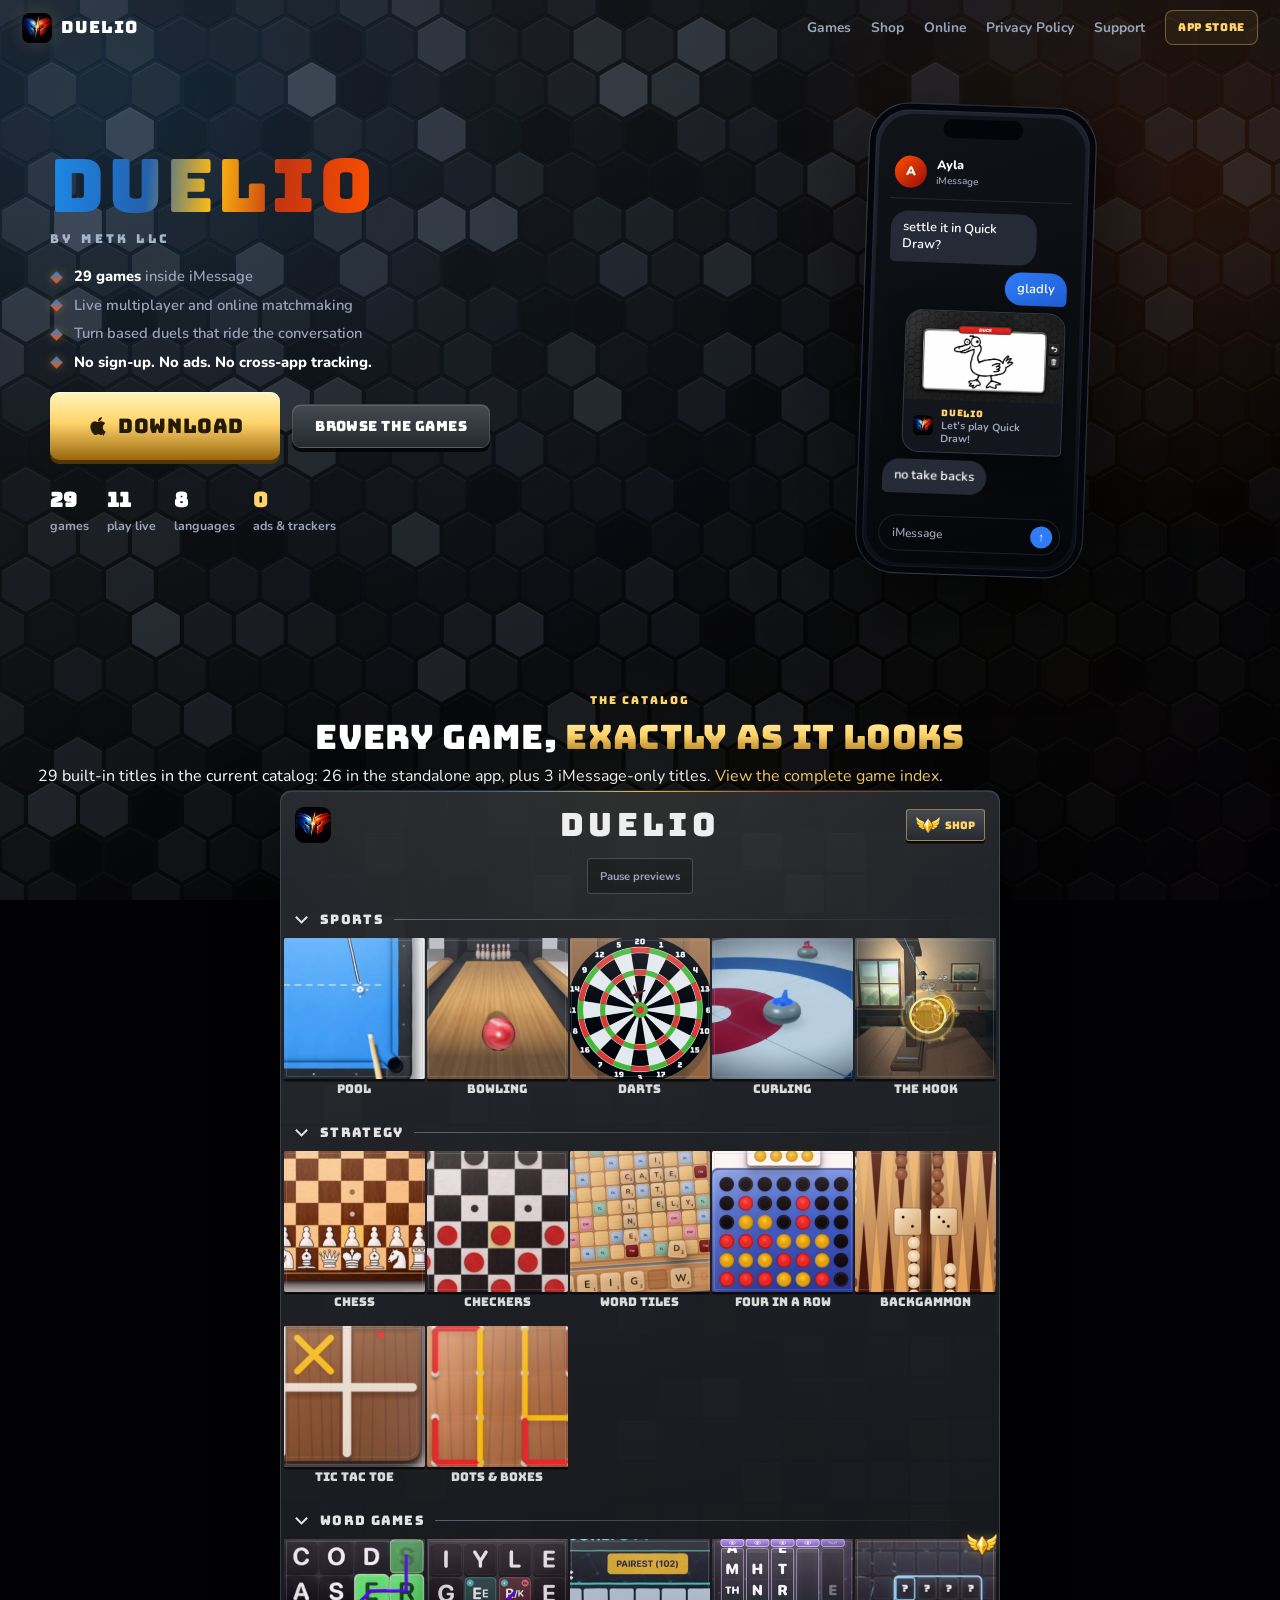
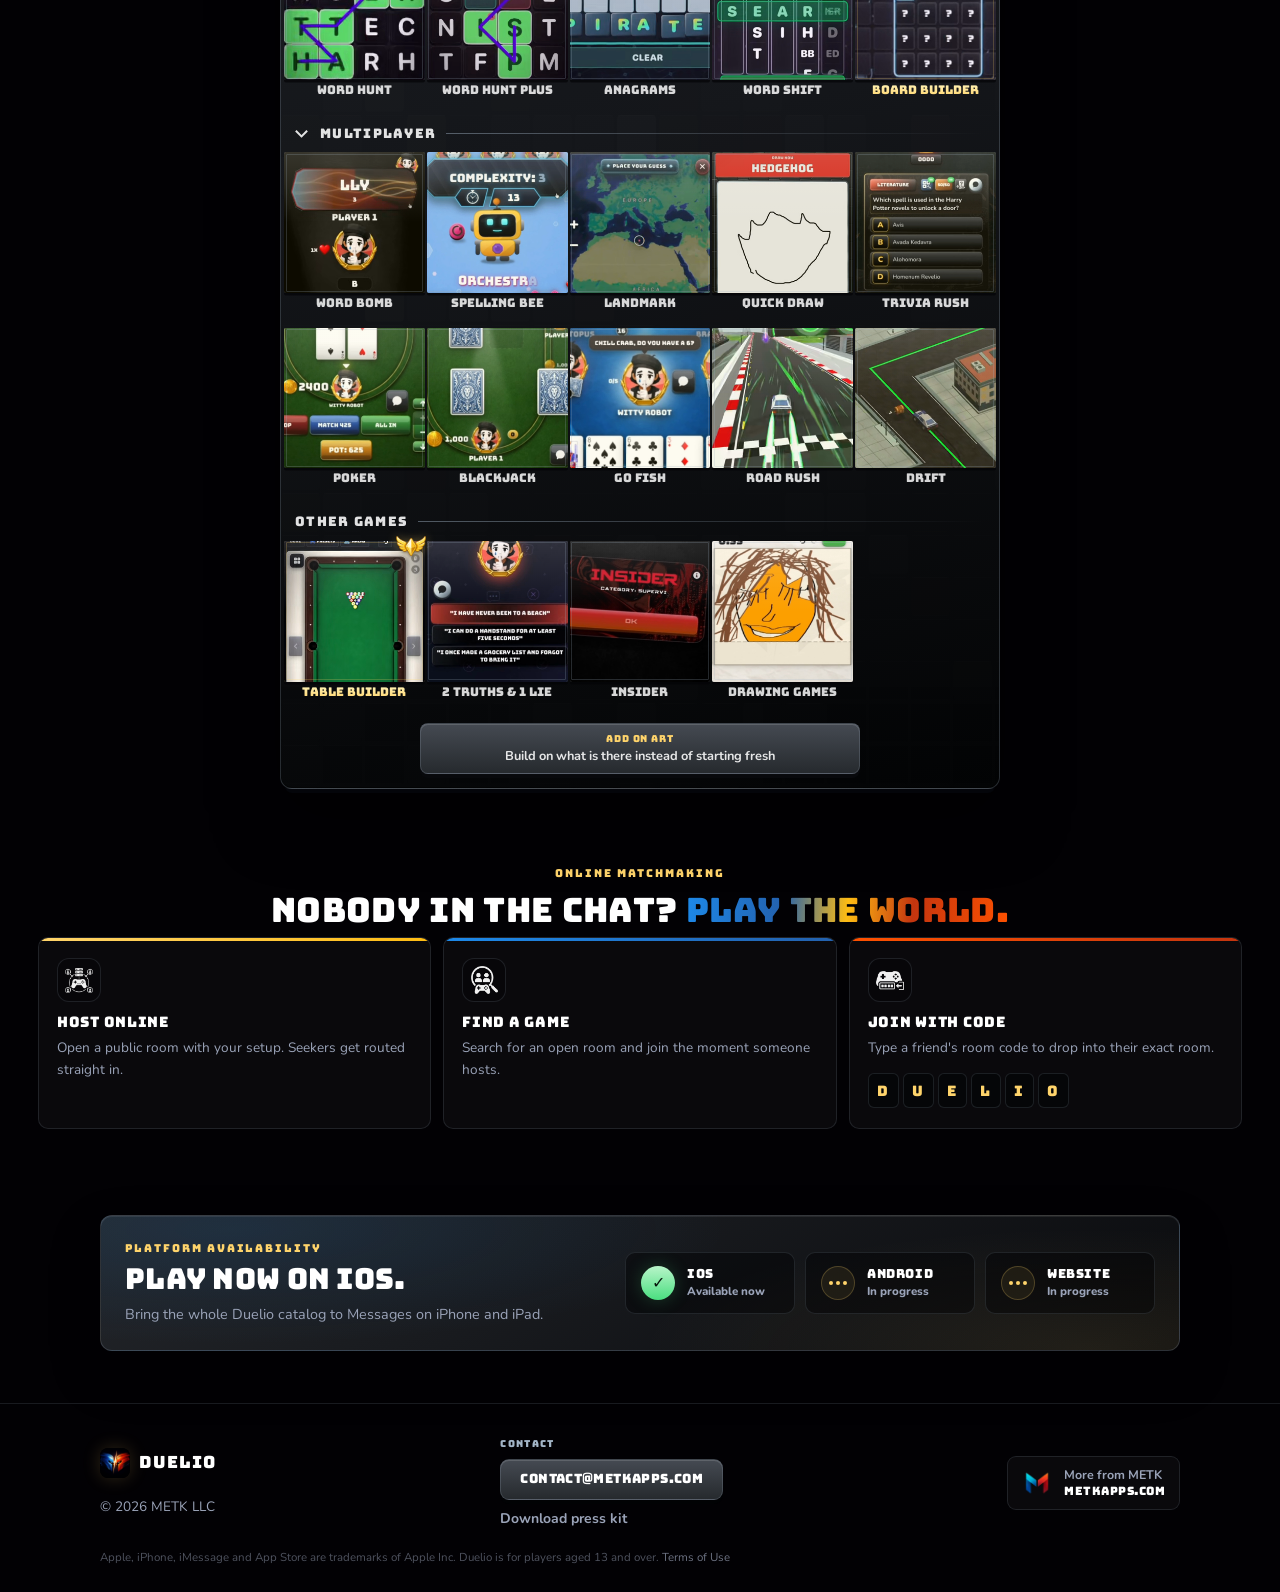
==== commit 759314ef: "Clean up catalog badges and publish pending website updates" ====
--- a/index.html
+++ b/index.html
@@ -2,6 +2,8 @@
 <html lang="en">
 <head>
 <meta charset="utf-8">
+<meta http-equiv="Content-Security-Policy" content="default-src 'self'; script-src 'self'; style-src 'self' 'unsafe-inline'; img-src 'self' data: blob:; media-src 'self' blob:; font-src 'self'; connect-src 'self' https://api.duelioapp.com; object-src 'none'; base-uri 'none'; form-action 'none'">
+<meta name="referrer" content="no-referrer">
 <meta name="viewport" content="width=device-width, initial-scale=1">
 <title>Duelio</title>
 <meta name="description" content="Duelio drops 29 games straight into iMessage. Chess, pool, word games, live multiplayer and more. Play friends in a chat or match online. No ads, no sign-up, no cross-app tracking.">
@@ -15,7 +17,7 @@
 <link rel="icon" type="image/png" sizes="16x16" href="/assets/img/favicon-16.png?v=2">
 <link rel="icon" type="image/png" sizes="64x64" href="/assets/img/favicon-64.png?v=2">
 <link rel="apple-touch-icon" href="/assets/img/apple-touch-icon.png?v=2">
-<link rel="stylesheet" href="/assets/site.css?v=17">
+<link rel="stylesheet" href="/assets/site.css?v=18">
 </head>
 <body>
 
@@ -175,6 +177,6 @@
   Duelio is for players aged 13 and over. <a href="/terms/">Terms of Use</a></p>
 </footer>
 
-<script src="/assets/site.js?v=14" defer></script>
+<script src="/assets/site.js?v=15" defer></script>
 </body>
 </html>
--- a/assets/site.css
+++ b/assets/site.css
@@ -356,7 +356,6 @@
 .catalog-shop img { width: 24px; height: auto; }
 .catalog-toolbar { position: relative; z-index: 2; display: flex; justify-content: center; padding: 0 0 4px; }
 .catalog-motion { border: 1px solid rgba(163, 181, 199, 0.3); border-radius: 4px; padding: 8px 12px; min-height: 36px; color: var(--muted); background: rgba(0, 0, 0, 0.25); font: 700 0.7rem var(--body); cursor: pointer; }
-.catalog-note { margin: 8px 11px; color: var(--muted); font-size: 0.75rem; line-height: 1.45; }
 .catalog-shop:focus-visible, .catalog-motion:focus-visible, .cat-header:focus-visible, .tile:focus-visible { outline: 2px solid var(--gold); outline-offset: 3px; }
 
 /* the rotating gameplay-tip key, straight from the app's catalog footer */
@@ -409,7 +408,6 @@
 .tile .pro-seal { position: absolute; top: -5px; right: -1px; z-index: 4; width: clamp(20px, 5.8cqi, 30px); height: auto; pointer-events: none; filter: drop-shadow(0 1px 1.5px rgba(0, 0, 0, 0.45)) drop-shadow(0 0 5px rgba(255, 212, 107, 0.35)); }
 .tile.builder .tile-face { outline-color: rgba(255, 212, 107, 0.5); }
 .tile.builder .tile-face::after { border-color: rgba(255, 212, 107, 0.22); }
-.tile .new-badge { position: absolute; top: 3px; left: 3px; z-index: 4; display: grid; place-items: center; width: clamp(21px, 6.2cqi, 28px); aspect-ratio: 1; border: 1.4px solid rgba(255, 255, 255, 0.9); border-radius: 50%; background: #ff3b30; color: white; font: 900 clamp(6px, 1.8cqi, 8px) var(--body); box-shadow: 0 2px 3px rgba(0, 0, 0, 0.35); }
 .game-index li { scroll-margin-top: 30px; }
 .game-index li:target { outline: 1px solid var(--gold); outline-offset: 5px; border-radius: 3px; }
 
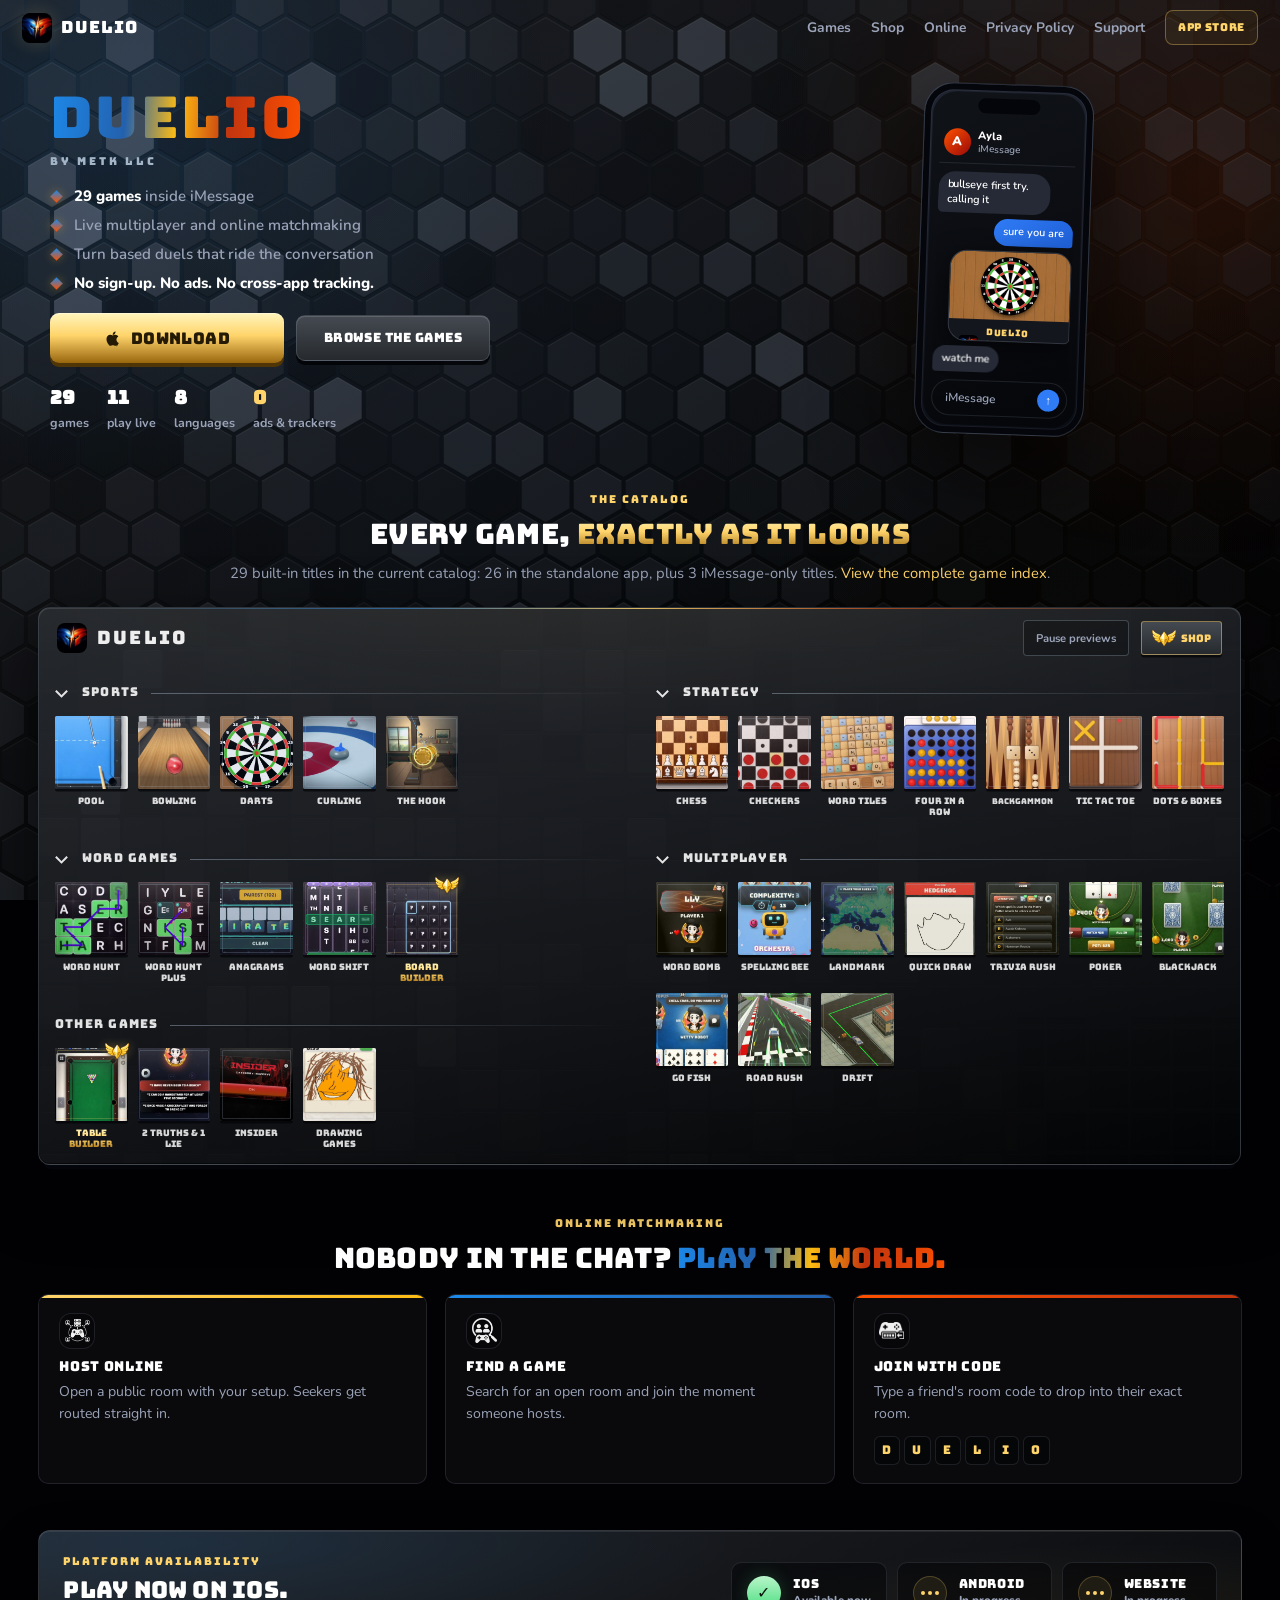
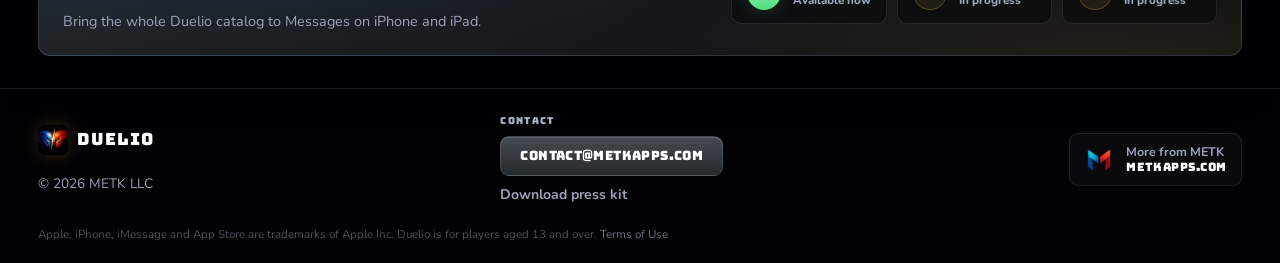
==== commit 5870b3a4: "Balance landscape catalog density and remove gameplay tips" ====
--- a/index.html
+++ b/index.html
@@ -18,8 +18,9 @@
 <link rel="icon" type="image/png" sizes="64x64" href="/assets/img/favicon-64.png?v=2">
 <link rel="apple-touch-icon" href="/assets/img/apple-touch-icon.png?v=2">
 <link rel="stylesheet" href="/assets/site.css?v=18">
+<link rel="stylesheet" href="/assets/home.css?v=1">
 </head>
-<body>
+<body class="home">
 
 <div class="wall" aria-hidden="true"></div>
 <div class="duel-glow" aria-hidden="true"></div>
@@ -92,18 +93,13 @@
     <div class="catalog-head">
       <img class="catalog-app-icon" src="/assets/img/duelio-logo.png" alt="" width="36" height="36">
       <span class="wm">DUELIO</span>
-      <a class="catalog-shop" href="/shop/"><img src="/assets/img/pro-icon.png" alt="" width="160" height="109">SHOP</a>
+      <div class="catalog-actions">
+        <button class="catalog-motion" id="catalog-motion" type="button" aria-pressed="false">Pause previews</button>
+        <a class="catalog-shop" href="/shop/"><img src="/assets/img/pro-icon.png" alt="" width="160" height="109">SHOP</a>
+      </div>
     </div>
-    <div class="catalog-toolbar"><button class="catalog-motion" id="catalog-motion" type="button" aria-pressed="false">Pause previews</button></div>
     <div class="catalog-scroll" id="catalog-scroll"></div>
-    <div class="tip-row">
-      <button class="tip-key" id="tip-key" type="button">
-        <span class="tip-face">
-          <span class="tip-game" id="tip-game"></span>
-          <span class="tip-hint" id="tip-hint"></span>
-        </span>
-      </button>
-    </div>
+
   </div>
 </section>
 
@@ -177,6 +173,6 @@
   Duelio is for players aged 13 and over. <a href="/terms/">Terms of Use</a></p>
 </footer>
 
-<script src="/assets/site.js?v=15" defer></script>
+<script src="/assets/site.js?v=16" defer></script>
 </body>
 </html>
--- a/assets/home.css
+++ b/assets/home.css
@@ -0,0 +1,122 @@
+/* Landscape homepage: a wider catalog with comfortable spacing and readable labels. */
+.home { --page-gutter: clamp(16px, 3vw, 48px); }
+.home #catalog, .home #online { scroll-margin-top: 72px; }
+.home .hero, .home .section { width: 100%; max-width: none; }
+.home .section { padding: 32px var(--page-gutter) 18px; }
+.home .section > h2 { font-size: clamp(1.4rem, 2.2vw, 1.9rem); margin-bottom: 12px; }
+.home .section > .lead { text-align: center; font-size: 0.92rem; color: var(--muted); margin: 0 auto 22px; }
+
+/* Retain the original introduction and phone, at a less oversized scale. */
+.home .hero { min-height: 0; padding: 84px var(--page-gutter) 24px; }
+.home .hero-inner { max-width: 1180px; grid-template-columns: 1.2fr 0.8fr; gap: 48px; }
+.home .hero h1 { font-size: clamp(2.5rem, 4.5vw, 3.6rem); }
+.home .hero-by { font-size: 0.68rem; margin-bottom: 14px; }
+.home .hero-bullets { margin-bottom: 18px; }
+.home .hero-bullets li { font-size: 0.94rem; margin-bottom: 5px; }
+.home .hero-cta { margin-bottom: 20px; }
+.home .hero-download { min-height: 50px; padding: 12px 16px; font-size: 1rem; }
+.home .hero-browse { min-height: 46px; font-size: 0.8rem; }
+.home .hero-stats b { font-size: 1.15rem; }
+.home .phone { width: 170px; border-radius: 30px; padding: 8px; }
+.home .phone-screen { border-radius: 24px; padding: 35px 8px 9px; }
+.home .phone-notch { width: 62px; height: 15px; }
+.home .thread { gap: 5px; padding: 8px 0; }
+.home .bubble { font-size: 0.68rem; padding: 6px 9px; }
+.home .bubble.invite { padding: 0; }
+.home .thread-head { gap: 7px; padding-bottom: 7px; }
+.home .avatar { width: 27px; height: 27px; }
+.home .thread-name { font-size: 0.68rem; }
+
+/* Use the whole page width, with each category on its own clear row. */
+.home .catalog-shell { max-width: none; padding: 0 16px 14px; }
+.home .catalog-head { height: 60px; margin: 0 2px 8px; justify-content: flex-start; gap: 10px; }
+.home .catalog-app-icon { position: static; width: 30px; height: 30px; border-radius: 8px; }
+.home .catalog-head .wm { font-size: 1.15rem; letter-spacing: 0.12em; }
+.catalog-actions { display: flex; align-items: center; gap: 12px; margin-left: auto; }
+.home .catalog-shop { position: static; padding: 8px 10px; }
+.home .catalog-motion { min-height: 36px; padding: 8px 12px; }
+.home .catalog-scroll { padding: 0; }
+.home .cat-section { margin-bottom: 16px; }
+.home .cat-section:last-child { margin-bottom: 0; }
+.home .cat-header { min-height: 34px; margin: 0 0 6px; gap: 12px; }
+.home .cat-header .t { font-size: 0.76rem; letter-spacing: 0.1em; }
+.home .tile-grid { grid-template-columns: repeat(auto-fill, minmax(86px, 1fr)); gap: 10px; }
+.home .tile { gap: 7px; }
+.home .tile-name { font-size: 10px; min-height: 2.36em; line-height: 1.25; }
+.home .tile[data-game="backgammon"] .tile-name { font-size: 9px; }
+.home .tile .pro-seal { width: 24px; }
+
+/* Two generous category columns on desktop, with a clear gutter between them. */
+@media (min-width: 1100px) {
+  .home .catalog-scroll { display: grid; grid-template-columns: repeat(2, minmax(0, 1fr)); gap: 24px 32px; align-items: start; }
+  .home .cat-section { margin-bottom: 0; }
+  .home .cat-section[data-category="multi"] { grid-column: 2; grid-row: 2 / span 2; }
+  .home .cat-section[data-category="other"] { grid-column: 1; grid-row: 3; }
+  .home .tile-grid { grid-template-columns: repeat(7, minmax(0, 1fr)); }
+  .home .tile-name { font-size: clamp(8px, 0.7vw, 10px); }
+  .home .tile[data-game="backgammon"] .tile-name { font-size: clamp(7px, 0.625vw, 9px); }
+}
+
+/* Bring the supporting sections closer without squeezing their content. */
+.home .online-grid { gap: 18px; margin: 20px 0 8px; }
+.home .online-card { padding: 18px 20px; }
+.home .online-card .oc-icon { width: 36px; height: 36px; margin-bottom: 10px; }
+.home .online-card .oc-icon img { width: 25px; height: 25px; }
+.home .online-card h3 { font-size: 0.85rem; }
+.home .online-card p { font-size: 0.88rem; }
+.home .online-card .code-chip { margin-top: 10px; font-size: 0.75rem; }
+.home .online-card .code-chip span { padding: 4px 7px; }
+.home .platform-status { max-width: none; margin: 20px var(--page-gutter) 32px; padding: 22px 24px; }
+.home .platform-status-copy h2 { font-size: 1.45rem; }
+.home .platform-card { min-width: 155px; }
+.home .footer { padding: 24px var(--page-gutter) 20px; }
+.home .foot-inner, .home .foot-legal { max-width: none; }
+
+@media (max-width: 960px) {
+  .home .hero-inner { gap: 28px; }
+  .home .platform-status { margin: 20px var(--page-gutter) 28px; }
+  .home .platform-card { min-width: 0; }
+}
+
+@media (max-width: 760px) {
+  .home #catalog, .home #online { scroll-margin-top: 104px; }
+  .home .hero { padding-top: 112px; }
+  .home .hero-inner { gap: 20px; }
+  .home .hero h1 { font-size: 2.5rem; }
+  .home .phone { width: 155px; }
+  .home .section { padding-top: 26px; }
+  .home .catalog-shell { padding: 0 10px 12px; }
+  .home .tile-grid { grid-template-columns: repeat(auto-fill, minmax(70px, 1fr)); gap: 8px; }
+  .home .tile-name { font-size: 8px; }
+  .home .tile[data-game="backgammon"] .tile-name { font-size: 7px; }
+  .home .online-grid { gap: 12px; }
+  .home .platform-status { padding: 18px; }
+}
+
+@media (max-width: 640px) {
+  .home .hero-inner { grid-template-columns: 1fr; }
+  .home .section > .lead { font-size: 0.85rem; margin-bottom: 16px; }
+  .home .catalog-head { height: 54px; gap: 7px; }
+  .home .catalog-head .wm { font-size: 0.8rem; }
+  .home .catalog-app-icon { width: 24px; height: 24px; }
+  .catalog-actions { gap: 7px; }
+  .home .catalog-motion { padding: 6px 7px; font-size: 0.65rem; }
+  .home .catalog-shop { padding: 6px; font-size: 0.58rem; }
+  .home .catalog-shop img { width: 19px; }
+  .home .cat-header .t { font-size: 0.7rem; }
+  .home .cat-section { margin-bottom: 12px; }
+  .home .tile-grid { grid-template-columns: repeat(5, minmax(0, 1fr)); gap: 6px; }
+  .home .tile-name { font-size: 7px; }
+  .home .tile[data-game="backgammon"] .tile-name { font-size: 6px; }
+}
+
+@media (max-width: 360px) {
+  .home .tile-grid { grid-template-columns: repeat(4, minmax(0, 1fr)); }
+}
+
+@media (max-width: 380px) {
+  .home .catalog-head .wm { font-size: 0.7rem; }
+  .home .catalog-motion { font-size: 0.58rem; padding-inline: 5px; }
+  .home .catalog-shop { padding-inline: 5px; }
+  .home .catalog-shop img { display: none; }
+}
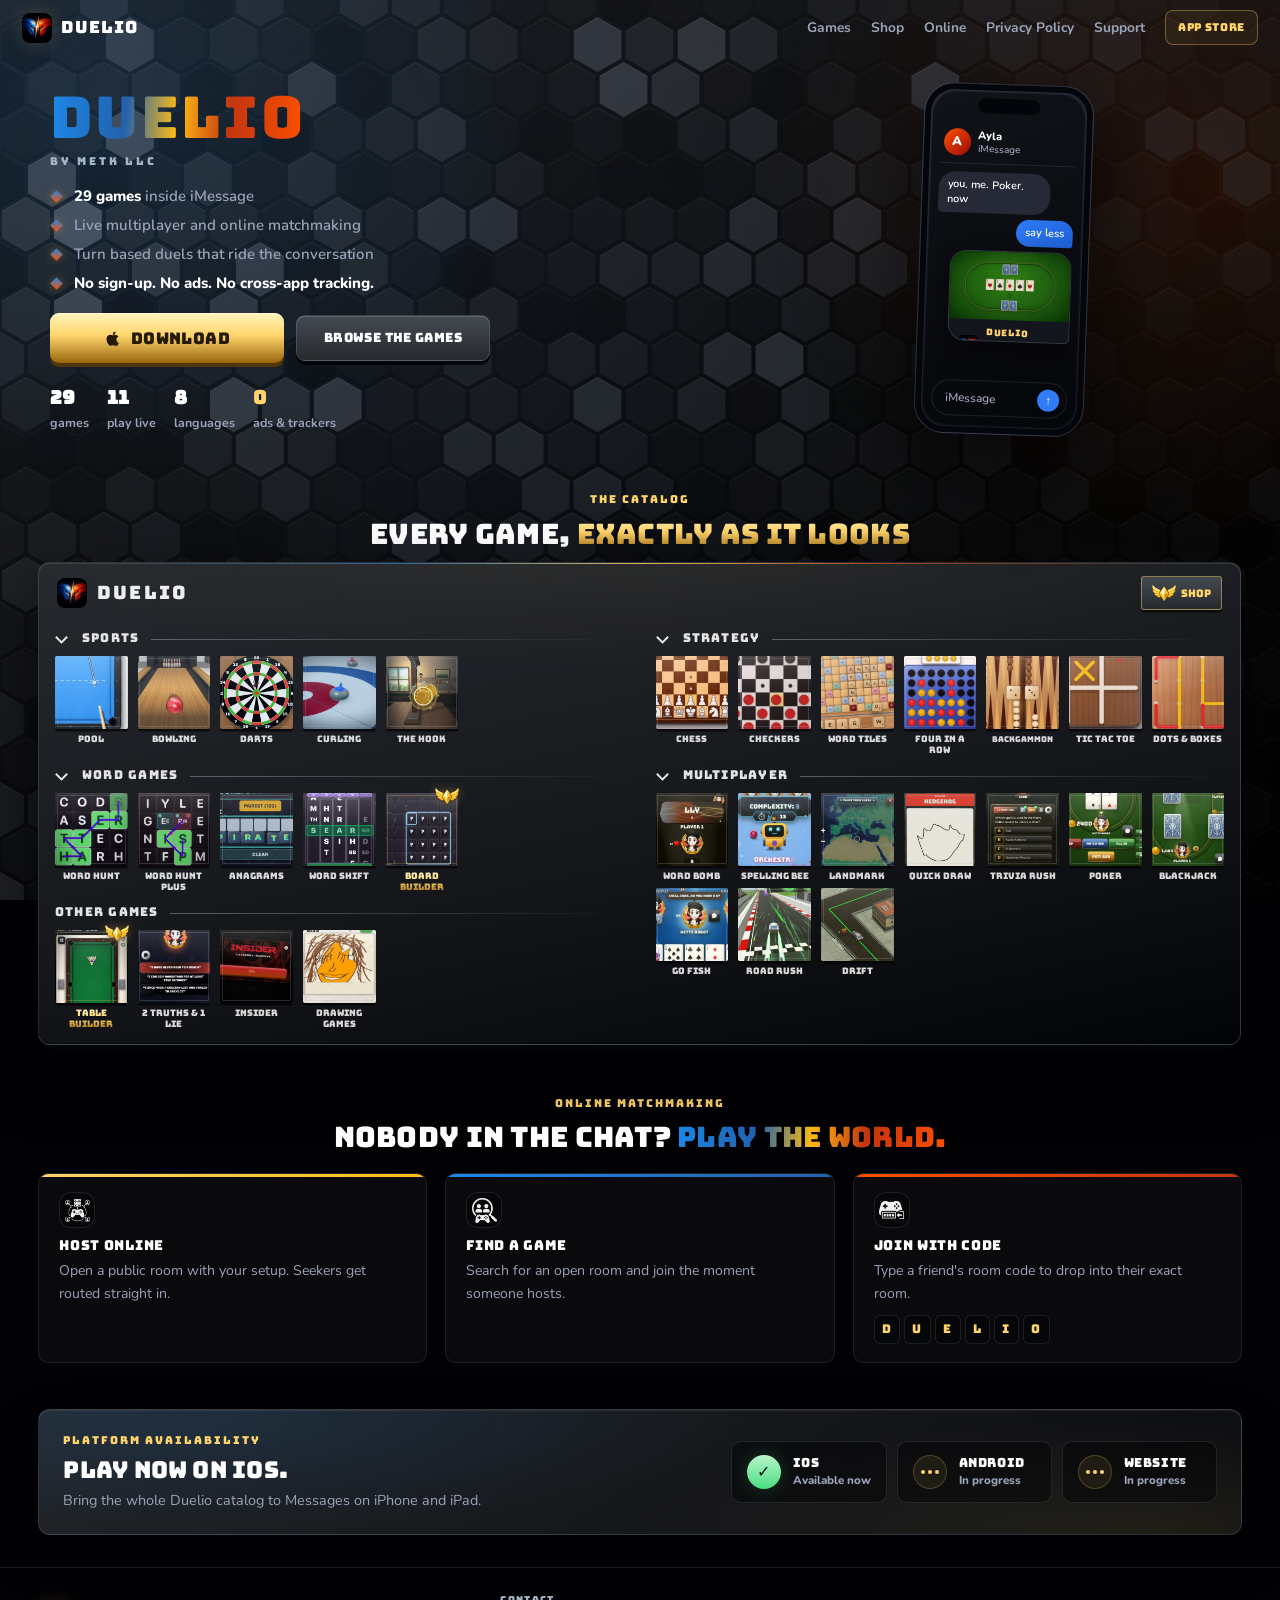
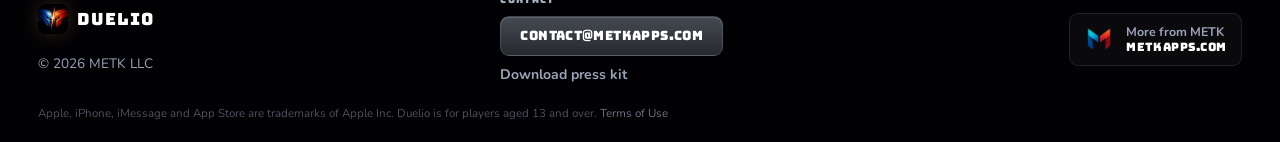
==== commit b2ab8712: "Tighten catalog rows and remove extra controls and copy" ====
--- a/index.html
+++ b/index.html
@@ -17,8 +17,8 @@
 <link rel="icon" type="image/png" sizes="16x16" href="/assets/img/favicon-16.png?v=2">
 <link rel="icon" type="image/png" sizes="64x64" href="/assets/img/favicon-64.png?v=2">
 <link rel="apple-touch-icon" href="/assets/img/apple-touch-icon.png?v=2">
-<link rel="stylesheet" href="/assets/site.css?v=18">
-<link rel="stylesheet" href="/assets/home.css?v=1">
+<link rel="stylesheet" href="/assets/site.css?v=19">
+<link rel="stylesheet" href="/assets/home.css?v=2">
 </head>
 <body class="home">
 
@@ -86,15 +86,12 @@
   <p class="eyebrow reveal">The catalog</p>
   <h2 class="reveal">Every game, <span class="grad-gold">exactly as it looks</span></h2>
 
-  <p class="lead">29 built-in titles in the current catalog: 26 in the standalone app, plus 3 iMessage-only titles. <a href="/games/">View the complete game index</a>.</p>
-
   <div class="catalog-shell reveal">
     <canvas class="catalog-hexfx" aria-hidden="true"></canvas>
     <div class="catalog-head">
       <img class="catalog-app-icon" src="/assets/img/duelio-logo.png" alt="" width="36" height="36">
       <span class="wm">DUELIO</span>
       <div class="catalog-actions">
-        <button class="catalog-motion" id="catalog-motion" type="button" aria-pressed="false">Pause previews</button>
         <a class="catalog-shop" href="/shop/"><img src="/assets/img/pro-icon.png" alt="" width="160" height="109">SHOP</a>
       </div>
     </div>
@@ -173,6 +170,6 @@
   Duelio is for players aged 13 and over. <a href="/terms/">Terms of Use</a></p>
 </footer>
 
-<script src="/assets/site.js?v=16" defer></script>
+<script src="/assets/site.js?v=17" defer></script>
 </body>
 </html>
--- a/assets/site.css
+++ b/assets/site.css
@@ -355,8 +355,7 @@
 .catalog-shop { position: absolute; right: 0; display: flex; align-items: center; gap: 5px; padding: 7px 9px; border: 1px solid rgba(255, 212, 107, 0.48); border-radius: 3px; background: linear-gradient(var(--tile-top), var(--tile-bot)); box-shadow: 0 2.5px 0 #090a0c; color: var(--gold); font: 0.65rem var(--display); text-decoration: none; }
 .catalog-shop img { width: 24px; height: auto; }
 .catalog-toolbar { position: relative; z-index: 2; display: flex; justify-content: center; padding: 0 0 4px; }
-.catalog-motion { border: 1px solid rgba(163, 181, 199, 0.3); border-radius: 4px; padding: 8px 12px; min-height: 36px; color: var(--muted); background: rgba(0, 0, 0, 0.25); font: 700 0.7rem var(--body); cursor: pointer; }
-.catalog-shop:focus-visible, .catalog-motion:focus-visible, .cat-header:focus-visible, .tile:focus-visible { outline: 2px solid var(--gold); outline-offset: 3px; }
+.catalog-shop:focus-visible, .cat-header:focus-visible, .tile:focus-visible { outline: 2px solid var(--gold); outline-offset: 3px; }
 
 /* the rotating gameplay-tip key, straight from the app's catalog footer */
 .tip-row { position: relative; z-index: 2; display: flex; justify-content: center; padding: 3px 8px 10px; }
--- a/assets/home.css
+++ b/assets/home.css
@@ -29,26 +29,25 @@
 
 /* Use the whole page width, with each category on its own clear row. */
 .home .catalog-shell { max-width: none; padding: 0 16px 14px; }
-.home .catalog-head { height: 60px; margin: 0 2px 8px; justify-content: flex-start; gap: 10px; }
+.home .catalog-head { height: 60px; margin: 0 2px 2px; justify-content: flex-start; gap: 10px; }
 .home .catalog-app-icon { position: static; width: 30px; height: 30px; border-radius: 8px; }
 .home .catalog-head .wm { font-size: 1.15rem; letter-spacing: 0.12em; }
 .catalog-actions { display: flex; align-items: center; gap: 12px; margin-left: auto; }
 .home .catalog-shop { position: static; padding: 8px 10px; }
-.home .catalog-motion { min-height: 36px; padding: 8px 12px; }
 .home .catalog-scroll { padding: 0; }
-.home .cat-section { margin-bottom: 16px; }
+.home .cat-section { margin-bottom: 6px; }
 .home .cat-section:last-child { margin-bottom: 0; }
-.home .cat-header { min-height: 34px; margin: 0 0 6px; gap: 12px; }
+.home .cat-header { min-height: 28px; margin: 0 0 3px; gap: 12px; }
 .home .cat-header .t { font-size: 0.76rem; letter-spacing: 0.1em; }
-.home .tile-grid { grid-template-columns: repeat(auto-fill, minmax(86px, 1fr)); gap: 10px; }
-.home .tile { gap: 7px; }
-.home .tile-name { font-size: 10px; min-height: 2.36em; line-height: 1.25; }
+.home .tile-grid { grid-template-columns: repeat(auto-fill, minmax(86px, 1fr)); gap: 6px 10px; }
+.home .tile { gap: 5px; }
+.home .tile-name { font-size: 10px; min-height: 1.25em; line-height: 1.25; }
 .home .tile[data-game="backgammon"] .tile-name { font-size: 9px; }
 .home .tile .pro-seal { width: 24px; }
 
 /* Two generous category columns on desktop, with a clear gutter between them. */
 @media (min-width: 1100px) {
-  .home .catalog-scroll { display: grid; grid-template-columns: repeat(2, minmax(0, 1fr)); gap: 24px 32px; align-items: start; }
+  .home .catalog-scroll { display: grid; grid-template-columns: repeat(2, minmax(0, 1fr)); gap: 6px 32px; align-items: start; }
   .home .cat-section { margin-bottom: 0; }
   .home .cat-section[data-category="multi"] { grid-column: 2; grid-row: 2 / span 2; }
   .home .cat-section[data-category="other"] { grid-column: 1; grid-row: 3; }
@@ -86,7 +85,7 @@
   .home .phone { width: 155px; }
   .home .section { padding-top: 26px; }
   .home .catalog-shell { padding: 0 10px 12px; }
-  .home .tile-grid { grid-template-columns: repeat(auto-fill, minmax(70px, 1fr)); gap: 8px; }
+  .home .tile-grid { grid-template-columns: repeat(auto-fill, minmax(70px, 1fr)); gap: 6px 8px; }
   .home .tile-name { font-size: 8px; }
   .home .tile[data-game="backgammon"] .tile-name { font-size: 7px; }
   .home .online-grid { gap: 12px; }
@@ -100,11 +99,9 @@
   .home .catalog-head .wm { font-size: 0.8rem; }
   .home .catalog-app-icon { width: 24px; height: 24px; }
   .catalog-actions { gap: 7px; }
-  .home .catalog-motion { padding: 6px 7px; font-size: 0.65rem; }
   .home .catalog-shop { padding: 6px; font-size: 0.58rem; }
   .home .catalog-shop img { width: 19px; }
   .home .cat-header .t { font-size: 0.7rem; }
-  .home .cat-section { margin-bottom: 12px; }
   .home .tile-grid { grid-template-columns: repeat(5, minmax(0, 1fr)); gap: 6px; }
   .home .tile-name { font-size: 7px; }
   .home .tile[data-game="backgammon"] .tile-name { font-size: 6px; }
@@ -116,7 +113,6 @@
 
 @media (max-width: 380px) {
   .home .catalog-head .wm { font-size: 0.7rem; }
-  .home .catalog-motion { font-size: 0.58rem; padding-inline: 5px; }
   .home .catalog-shop { padding-inline: 5px; }
   .home .catalog-shop img { display: none; }
 }
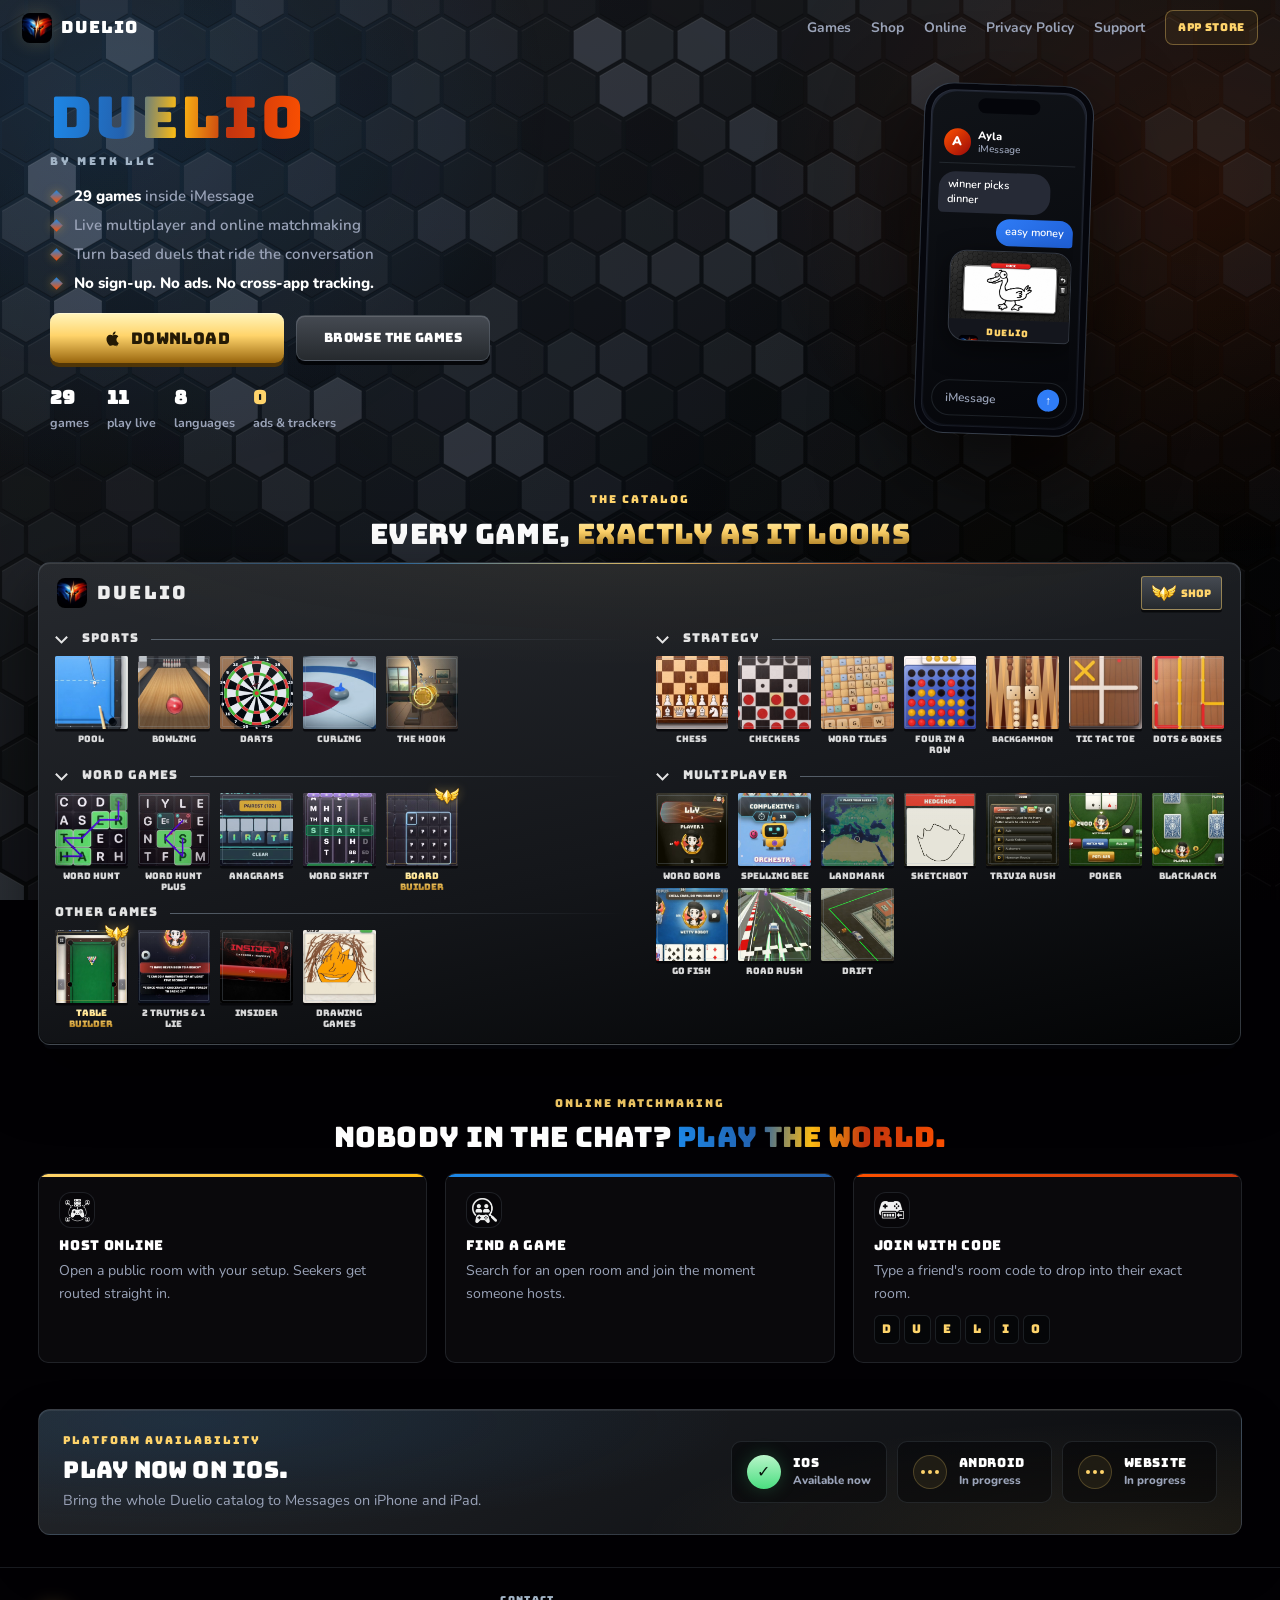
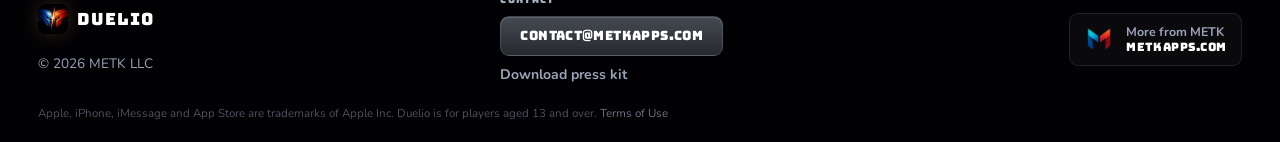
==== commit 1c05ce16: "Rename Quick Draw to SketchBot across catalog and review index" ====
--- a/index.html
+++ b/index.html
@@ -170,6 +170,6 @@
   Duelio is for players aged 13 and over. <a href="/terms/">Terms of Use</a></p>
 </footer>
 
-<script src="/assets/site.js?v=17" defer></script>
+<script src="/assets/site.js?v=18" defer></script>
 </body>
 </html>
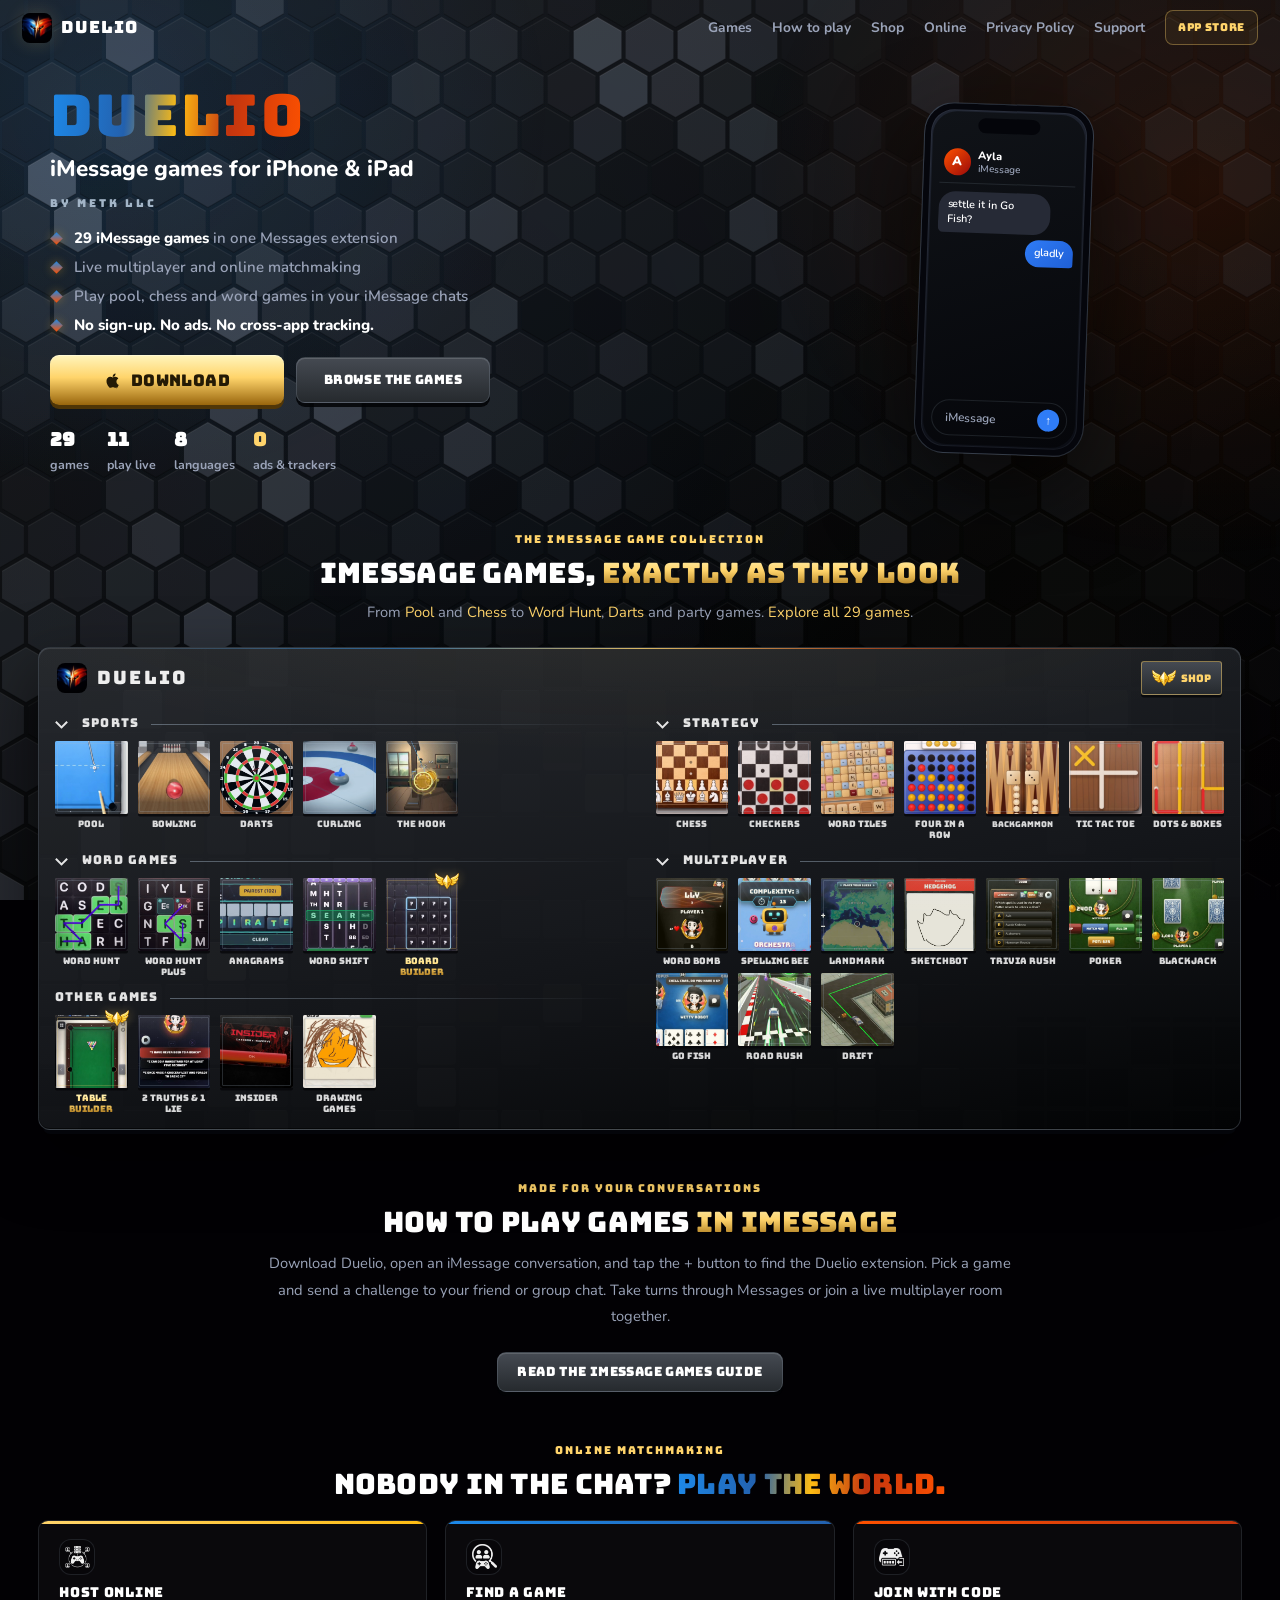
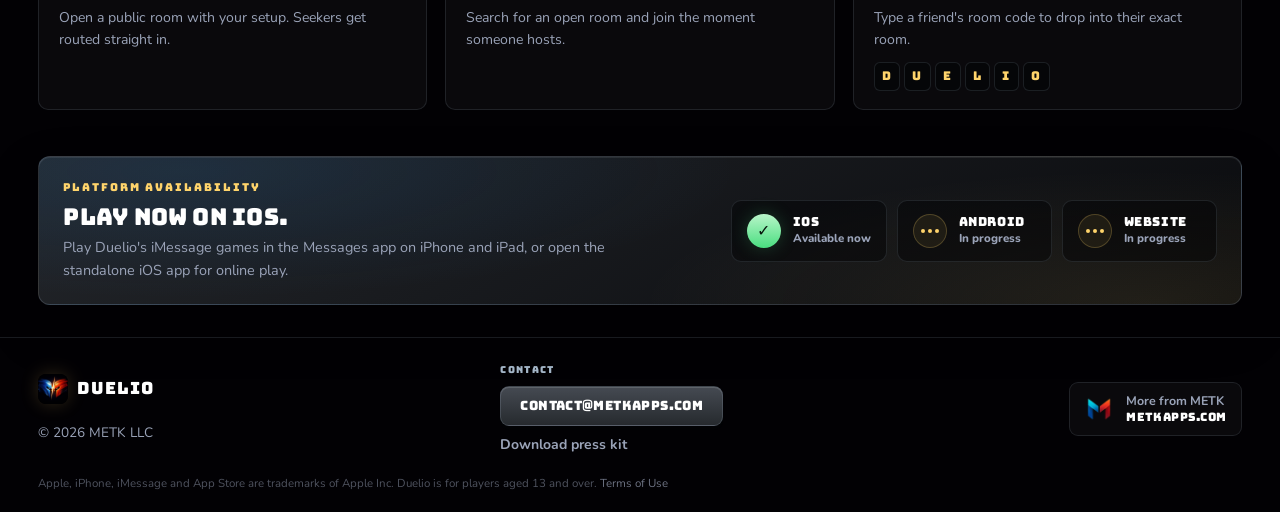
==== commit 90e42efd: "Improve iMessage game search metadata and discovery" ====
--- a/index.html
+++ b/index.html
@@ -5,20 +5,59 @@
 <meta http-equiv="Content-Security-Policy" content="default-src 'self'; script-src 'self'; style-src 'self' 'unsafe-inline'; img-src 'self' data: blob:; media-src 'self' blob:; font-src 'self'; connect-src 'self' https://api.duelioapp.com; object-src 'none'; base-uri 'none'; form-action 'none'">
 <meta name="referrer" content="no-referrer">
 <meta name="viewport" content="width=device-width, initial-scale=1">
-<title>Duelio</title>
-<meta name="description" content="Duelio drops 29 games straight into iMessage. Chess, pool, word games, live multiplayer and more. Play friends in a chat or match online. No ads, no sign-up, no cross-app tracking.">
-<meta property="og:title" content="Duelio — 29 games inside iMessage">
-<meta property="og:description" content="Turn any chat into a game night. Challenge the group chat, match online, or pass the phone.">
+<title>Duelio — iMessage Games for iPhone &amp; iPad</title>
+<meta name="description" content="Play 29 iMessage games with Duelio on iPhone and iPad. Challenge friends to pool, chess, Word Hunt and more in Messages. No ads or sign-up.">
+<meta property="og:title" content="Duelio — iMessage Games for iPhone &amp; iPad">
+<meta property="og:description" content="Play 29 iMessage games with Duelio on iPhone and iPad. Challenge friends to pool, chess, Word Hunt and more in Messages. No ads or sign-up.">
 <meta property="og:url" content="https://duelioapp.com/">
 <meta property="og:image" content="https://duelioapp.com/assets/img/duelio-logo.png">
 <meta property="og:type" content="website">
+<meta property="og:site_name" content="Duelio">
+<meta property="og:image:alt" content="Duelio iMessage games app icon">
+<meta name="twitter:card" content="summary">
+<meta name="twitter:title" content="Duelio — iMessage Games for iPhone &amp; iPad">
+<meta name="twitter:description" content="Play 29 iMessage games with Duelio on iPhone and iPad. Challenge friends to pool, chess, Word Hunt and more in Messages. No ads or sign-up.">
+<meta name="twitter:image" content="https://duelioapp.com/assets/img/duelio-logo.png">
+<link rel="canonical" href="https://duelioapp.com/">
+<script type="application/ld+json">
+{
+  "@context": "https://schema.org",
+  "@graph": [
+    {
+      "@type": "WebSite",
+      "@id": "https://duelioapp.com/#website",
+      "name": "Duelio",
+      "alternateName": "Duelio Games",
+      "url": "https://duelioapp.com/",
+      "publisher": { "@id": "https://duelioapp.com/#organization" }
+    },
+    {
+      "@type": "Organization",
+      "@id": "https://duelioapp.com/#organization",
+      "name": "METK LLC",
+      "url": "https://metkapps.com/"
+    },
+    {
+      "@type": "SoftwareApplication",
+      "name": "Duelio Games",
+      "url": "https://duelioapp.com/",
+      "downloadUrl": "https://apps.apple.com/app/id6792538416",
+      "image": "https://duelioapp.com/assets/img/duelio-logo.png",
+      "operatingSystem": "iOS, iPadOS",
+      "applicationCategory": "GameApplication",
+      "description": "An iMessage game collection for iPhone and iPad with pool, chess, word games, card games and live multiplayer.",
+      "publisher": { "@id": "https://duelioapp.com/#organization" }
+    }
+  ]
+}
+</script>
 <meta name="theme-color" content="#020104">
 <link rel="icon" type="image/png" sizes="32x32" href="/assets/img/favicon-32.png?v=2">
 <link rel="icon" type="image/png" sizes="16x16" href="/assets/img/favicon-16.png?v=2">
 <link rel="icon" type="image/png" sizes="64x64" href="/assets/img/favicon-64.png?v=2">
 <link rel="apple-touch-icon" href="/assets/img/apple-touch-icon.png?v=2">
 <link rel="stylesheet" href="/assets/site.css?v=19">
-<link rel="stylesheet" href="/assets/home.css?v=2">
+<link rel="stylesheet" href="/assets/home.css?v=3">
 </head>
 <body class="home">
 
@@ -33,6 +72,7 @@
   </a>
   <nav class="nav-links">
     <a href="#catalog">Games</a>
+    <a href="/imessage-games/">How to play</a>
     <a href="/shop/">Shop</a>
     <a href="#online">Online</a>
     <a href="/privacy/">Privacy Policy</a>
@@ -47,12 +87,12 @@
 <section class="hero" id="top">
   <div class="hero-inner">
     <div class="hero-copy">
-      <h1 class="reveal d1"><span class="grad-duel">DUELIO</span></h1>
+      <h1 class="reveal d1"><span class="grad-duel">DUELIO</span><span class="hero-tagline">iMessage games for iPhone &amp; iPad</span></h1>
       <p class="hero-by reveal d1">by METK LLC</p>
       <ul class="hero-bullets reveal d2">
-        <li><b>29 games</b> inside iMessage</li>
+        <li><b>29 iMessage games</b> in one Messages extension</li>
         <li>Live multiplayer and online matchmaking</li>
-        <li>Turn based duels that ride the conversation</li>
+        <li>Play pool, chess and word games in your iMessage chats</li>
         <li><b>No sign-up. No ads. No cross-app tracking.</b></li>
       </ul>
       <div class="hero-cta reveal d3">
@@ -63,9 +103,9 @@
         <a class="btn btn-ghost hero-browse" href="#catalog">Browse the games</a>
       </div>
       <div class="hero-stats reveal d3">
-        <div><b class="count" data-count="29">0</b><span>games</span></div>
-        <div><b class="count" data-count="11">0</b><span>play live</span></div>
-        <div><b class="count" data-count="8">0</b><span>languages</span></div>
+        <div><b class="count" data-count="29">29</b><span>games</span></div>
+        <div><b class="count" data-count="11">11</b><span>play live</span></div>
+        <div><b class="count" data-count="8">8</b><span>languages</span></div>
         <div><b class="gap">0</b><span>ads &amp; trackers</span></div>
       </div>
     </div>
@@ -83,8 +123,9 @@
 
 <!-- ============================== CATALOG ============================== -->
 <section class="section" id="catalog">
-  <p class="eyebrow reveal">The catalog</p>
-  <h2 class="reveal">Every game, <span class="grad-gold">exactly as it looks</span></h2>
+  <p class="eyebrow reveal">The iMessage game collection</p>
+  <h2 class="reveal">iMessage games, <span class="grad-gold">exactly as they look</span></h2>
+  <p class="lead">From <a href="/games/#game-8ballreboot">Pool</a> and <a href="/games/#game-chess">Chess</a> to <a href="/games/#game-wordhunt">Word Hunt</a>, <a href="/games/#game-darts">Darts</a> and party games. <a href="/games/">Explore all 29 games</a>.</p>
 
   <div class="catalog-shell reveal">
     <canvas class="catalog-hexfx" aria-hidden="true"></canvas>
@@ -100,6 +141,13 @@
   </div>
 </section>
 
+<section class="section imessage-intro" aria-labelledby="imessage-intro-title">
+  <p class="eyebrow">Made for your conversations</p>
+  <h2 id="imessage-intro-title">How to play games <span class="grad-gold">in iMessage</span></h2>
+  <p class="lead">Download Duelio, open an iMessage conversation, and tap the + button to find the Duelio extension. Pick a game and send a challenge to your friend or group chat. Take turns through Messages or join a live multiplayer room together.</p>
+  <p class="imessage-guide-link"><a class="btn btn-ghost" href="/imessage-games/">Read the iMessage games guide</a></p>
+</section>
+
 <!-- ============================== ONLINE ============================== -->
 <section class="section" id="online">
   <p class="eyebrow reveal">Online matchmaking</p>
@@ -130,7 +178,7 @@
   <div class="platform-status-copy">
     <p class="eyebrow">Platform availability</p>
     <h2 id="platform-status-title">Play now on iOS.</h2>
-    <p>Bring the whole Duelio catalog to Messages on iPhone and iPad.</p>
+    <p>Play Duelio's iMessage games in the Messages app on iPhone and iPad, or open the standalone iOS app for online play.</p>
   </div>
   <div class="platform-list" aria-label="Duelio platform availability">
     <a class="platform-card available" href="https://apps.apple.com/app/id6792538416" target="_blank" rel="noopener">
--- a/assets/home.css
+++ b/assets/home.css
@@ -10,6 +10,9 @@
 .home .hero { min-height: 0; padding: 84px var(--page-gutter) 24px; }
 .home .hero-inner { max-width: 1180px; grid-template-columns: 1.2fr 0.8fr; gap: 48px; }
 .home .hero h1 { font-size: clamp(2.5rem, 4.5vw, 3.6rem); }
+.home .hero-tagline { display: block; font-family: var(--body); font-size: clamp(1.1rem, 2vw, 1.4rem); font-weight: 800; letter-spacing: normal; line-height: 1.4; margin: 6px 0 10px; }
+.home .imessage-intro > .lead { max-width: 48rem; line-height: 1.8; }
+.home .imessage-guide-link { text-align: center; }
 .home .hero-by { font-size: 0.68rem; margin-bottom: 14px; }
 .home .hero-bullets { margin-bottom: 18px; }
 .home .hero-bullets li { font-size: 0.94rem; margin-bottom: 5px; }
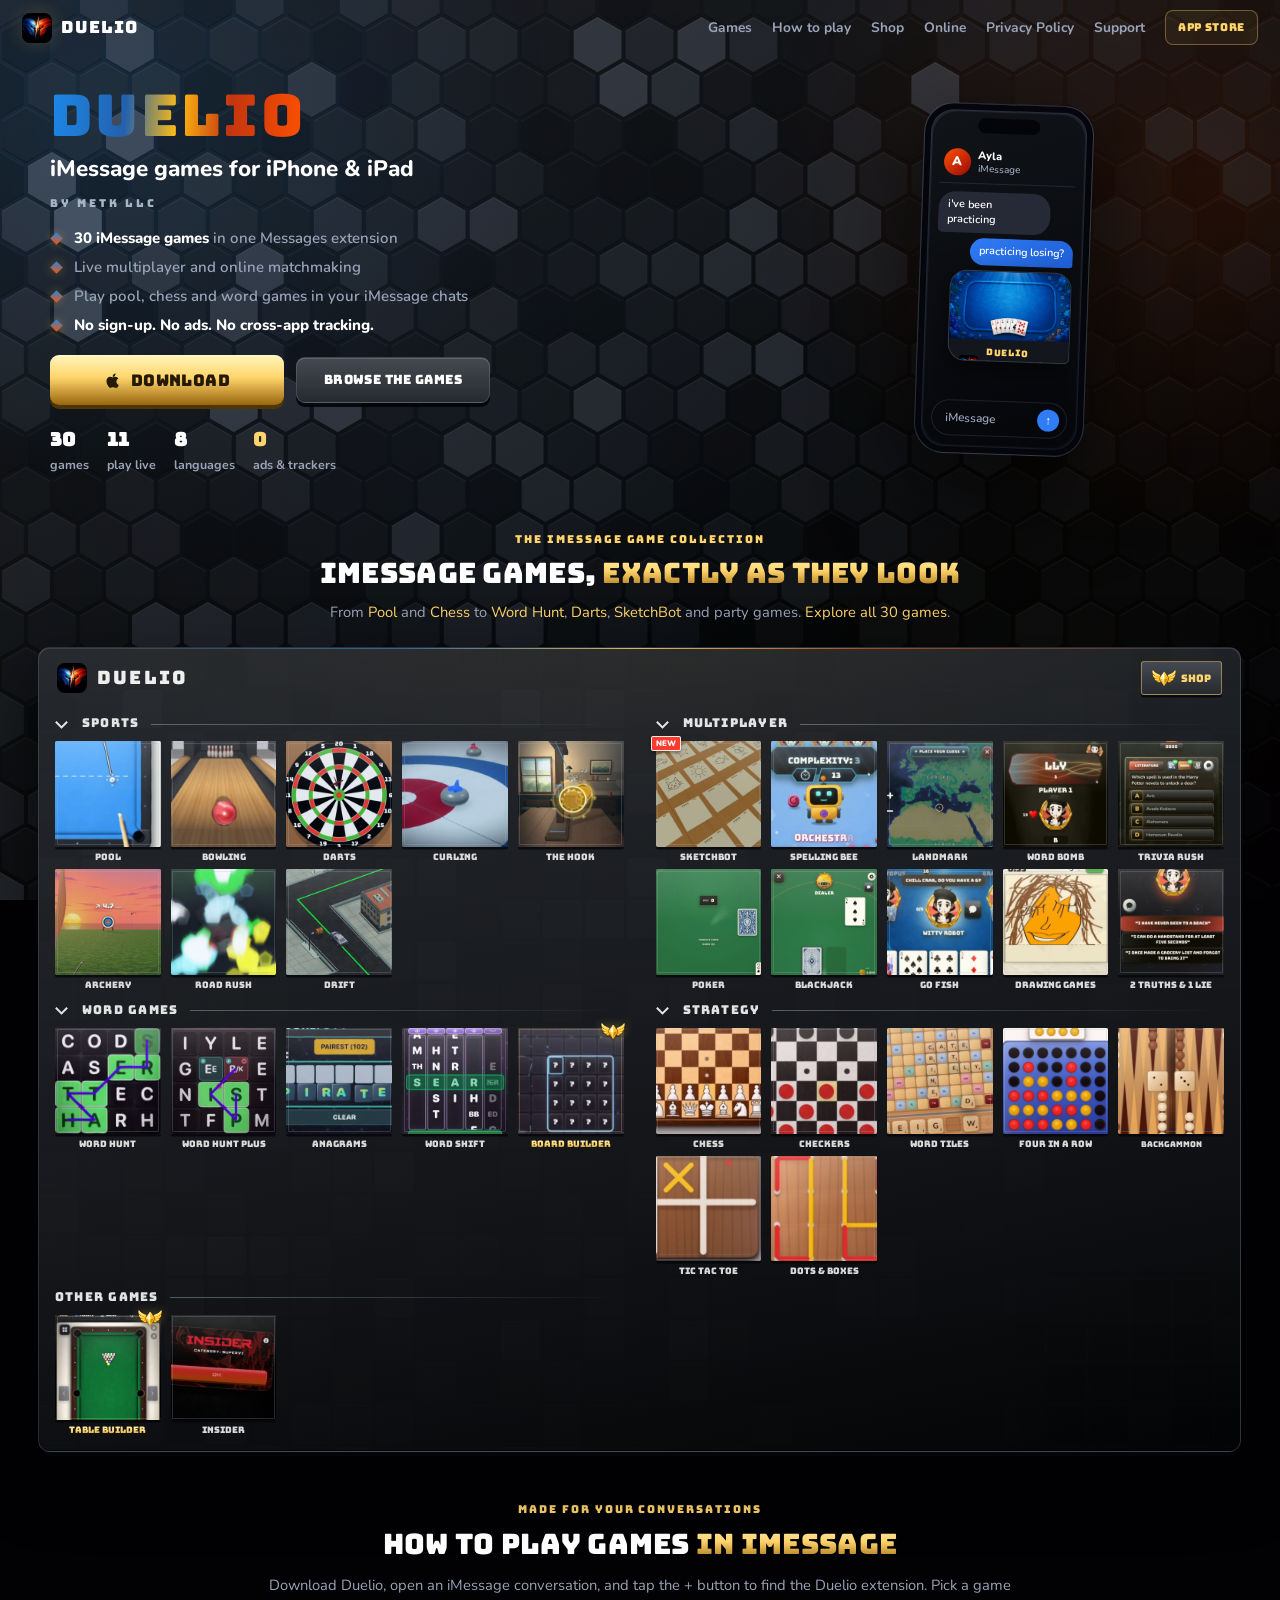
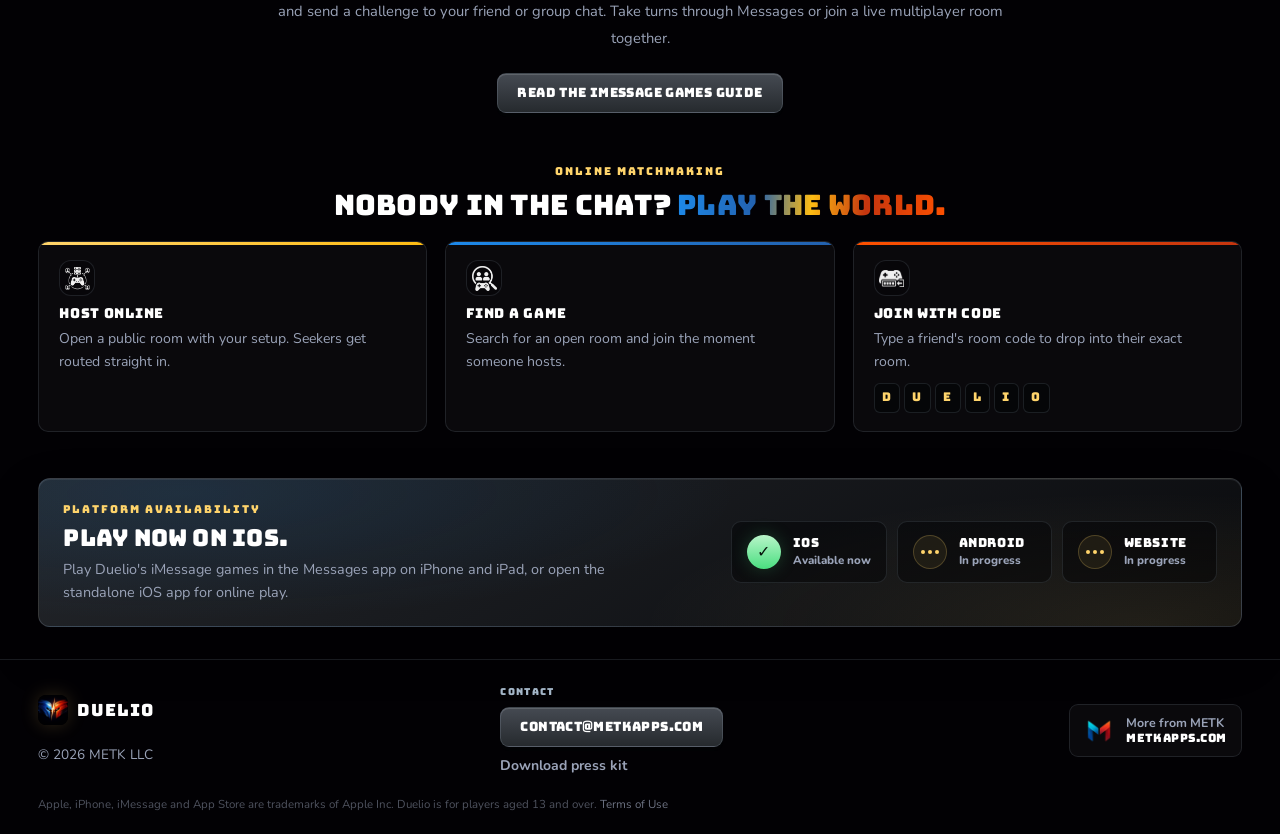
==== commit 024b4945: "Refresh SketchBot previews and sync native catalog positions" ====
--- a/index.html
+++ b/index.html
@@ -6,9 +6,9 @@
 <meta name="referrer" content="no-referrer">
 <meta name="viewport" content="width=device-width, initial-scale=1">
 <title>Duelio — iMessage Games for iPhone &amp; iPad</title>
-<meta name="description" content="Play 29 iMessage games with Duelio on iPhone and iPad. Challenge friends to pool, chess, Word Hunt and more in Messages. No ads or sign-up.">
+<meta name="description" content="Play 30 iMessage games with Duelio on iPhone and iPad. Challenge friends to pool, chess, Word Hunt and more in Messages. No ads or sign-up.">
 <meta property="og:title" content="Duelio — iMessage Games for iPhone &amp; iPad">
-<meta property="og:description" content="Play 29 iMessage games with Duelio on iPhone and iPad. Challenge friends to pool, chess, Word Hunt and more in Messages. No ads or sign-up.">
+<meta property="og:description" content="Play 30 iMessage games with Duelio on iPhone and iPad. Challenge friends to pool, chess, Word Hunt and more in Messages. No ads or sign-up.">
 <meta property="og:url" content="https://duelioapp.com/">
 <meta property="og:image" content="https://duelioapp.com/assets/img/duelio-logo.png">
 <meta property="og:type" content="website">
@@ -16,7 +16,7 @@
 <meta property="og:image:alt" content="Duelio iMessage games app icon">
 <meta name="twitter:card" content="summary">
 <meta name="twitter:title" content="Duelio — iMessage Games for iPhone &amp; iPad">
-<meta name="twitter:description" content="Play 29 iMessage games with Duelio on iPhone and iPad. Challenge friends to pool, chess, Word Hunt and more in Messages. No ads or sign-up.">
+<meta name="twitter:description" content="Play 30 iMessage games with Duelio on iPhone and iPad. Challenge friends to pool, chess, Word Hunt and more in Messages. No ads or sign-up.">
 <meta name="twitter:image" content="https://duelioapp.com/assets/img/duelio-logo.png">
 <link rel="canonical" href="https://duelioapp.com/">
 <script type="application/ld+json">
@@ -57,7 +57,7 @@
 <link rel="icon" type="image/png" sizes="64x64" href="/assets/img/favicon-64.png?v=2">
 <link rel="apple-touch-icon" href="/assets/img/apple-touch-icon.png?v=2">
 <link rel="stylesheet" href="/assets/site.css?v=19">
-<link rel="stylesheet" href="/assets/home.css?v=3">
+<link rel="stylesheet" href="/assets/home.css?v=4">
 </head>
 <body class="home">
 
@@ -90,7 +90,7 @@
       <h1 class="reveal d1"><span class="grad-duel">DUELIO</span><span class="hero-tagline">iMessage games for iPhone &amp; iPad</span></h1>
       <p class="hero-by reveal d1">by METK LLC</p>
       <ul class="hero-bullets reveal d2">
-        <li><b>29 iMessage games</b> in one Messages extension</li>
+        <li><b>30 iMessage games</b> in one Messages extension</li>
         <li>Live multiplayer and online matchmaking</li>
         <li>Play pool, chess and word games in your iMessage chats</li>
         <li><b>No sign-up. No ads. No cross-app tracking.</b></li>
@@ -103,7 +103,7 @@
         <a class="btn btn-ghost hero-browse" href="#catalog">Browse the games</a>
       </div>
       <div class="hero-stats reveal d3">
-        <div><b class="count" data-count="29">29</b><span>games</span></div>
+        <div><b class="count" data-count="30">30</b><span>games</span></div>
         <div><b class="count" data-count="11">11</b><span>play live</span></div>
         <div><b class="count" data-count="8">8</b><span>languages</span></div>
         <div><b class="gap">0</b><span>ads &amp; trackers</span></div>
@@ -125,7 +125,7 @@
 <section class="section" id="catalog">
   <p class="eyebrow reveal">The iMessage game collection</p>
   <h2 class="reveal">iMessage games, <span class="grad-gold">exactly as they look</span></h2>
-  <p class="lead">From <a href="/games/#game-8ballreboot">Pool</a> and <a href="/games/#game-chess">Chess</a> to <a href="/games/#game-wordhunt">Word Hunt</a>, <a href="/games/#game-darts">Darts</a> and party games. <a href="/games/">Explore all 29 games</a>.</p>
+  <p class="lead">From <a href="/games/#game-8ballreboot">Pool</a> and <a href="/games/#game-chess">Chess</a> to <a href="/games/#game-wordhunt">Word Hunt</a>, <a href="/games/#game-darts">Darts</a>, <a href="/games/#game-quickdraw">SketchBot</a> and party games. <a href="/games/">Explore all 30 games</a>.</p>
 
   <div class="catalog-shell reveal">
     <canvas class="catalog-hexfx" aria-hidden="true"></canvas>
@@ -218,6 +218,6 @@
   Duelio is for players aged 13 and over. <a href="/terms/">Terms of Use</a></p>
 </footer>
 
-<script src="/assets/site.js?v=18" defer></script>
+<script src="/assets/site.js?v=19" defer></script>
 </body>
 </html>
--- a/assets/home.css
+++ b/assets/home.css
@@ -42,19 +42,18 @@
 .home .cat-section:last-child { margin-bottom: 0; }
 .home .cat-header { min-height: 28px; margin: 0 0 3px; gap: 12px; }
 .home .cat-header .t { font-size: 0.76rem; letter-spacing: 0.1em; }
-.home .tile-grid { grid-template-columns: repeat(auto-fill, minmax(86px, 1fr)); gap: 6px 10px; }
+.home .tile-grid { grid-template-columns: repeat(5, minmax(0, 1fr)); gap: 6px 10px; }
 .home .tile { gap: 5px; }
 .home .tile-name { font-size: 10px; min-height: 1.25em; line-height: 1.25; }
 .home .tile[data-game="backgammon"] .tile-name { font-size: 9px; }
 .home .tile .pro-seal { width: 24px; }
+.home .tile-new { position: absolute; top: -5px; left: -5px; z-index: 4; display: grid; place-items: center; width: 30px; height: 15px; border: 1px solid rgba(255, 255, 255, 0.9); border-radius: 2px; background: #ff3b30; color: #fff; font: 900 8px var(--body); box-shadow: 0 2px 3px rgba(0, 0, 0, 0.35); pointer-events: none; }
 
 /* Two generous category columns on desktop, with a clear gutter between them. */
 @media (min-width: 1100px) {
   .home .catalog-scroll { display: grid; grid-template-columns: repeat(2, minmax(0, 1fr)); gap: 6px 32px; align-items: start; }
   .home .cat-section { margin-bottom: 0; }
-  .home .cat-section[data-category="multi"] { grid-column: 2; grid-row: 2 / span 2; }
-  .home .cat-section[data-category="other"] { grid-column: 1; grid-row: 3; }
-  .home .tile-grid { grid-template-columns: repeat(7, minmax(0, 1fr)); }
+  .home .cat-section[data-category="other"] { grid-column: 1; }
   .home .tile-name { font-size: clamp(8px, 0.7vw, 10px); }
   .home .tile[data-game="backgammon"] .tile-name { font-size: clamp(7px, 0.625vw, 9px); }
 }
@@ -88,7 +87,7 @@
   .home .phone { width: 155px; }
   .home .section { padding-top: 26px; }
   .home .catalog-shell { padding: 0 10px 12px; }
-  .home .tile-grid { grid-template-columns: repeat(auto-fill, minmax(70px, 1fr)); gap: 6px 8px; }
+  .home .tile-grid { gap: 6px 8px; }
   .home .tile-name { font-size: 8px; }
   .home .tile[data-game="backgammon"] .tile-name { font-size: 7px; }
   .home .online-grid { gap: 12px; }
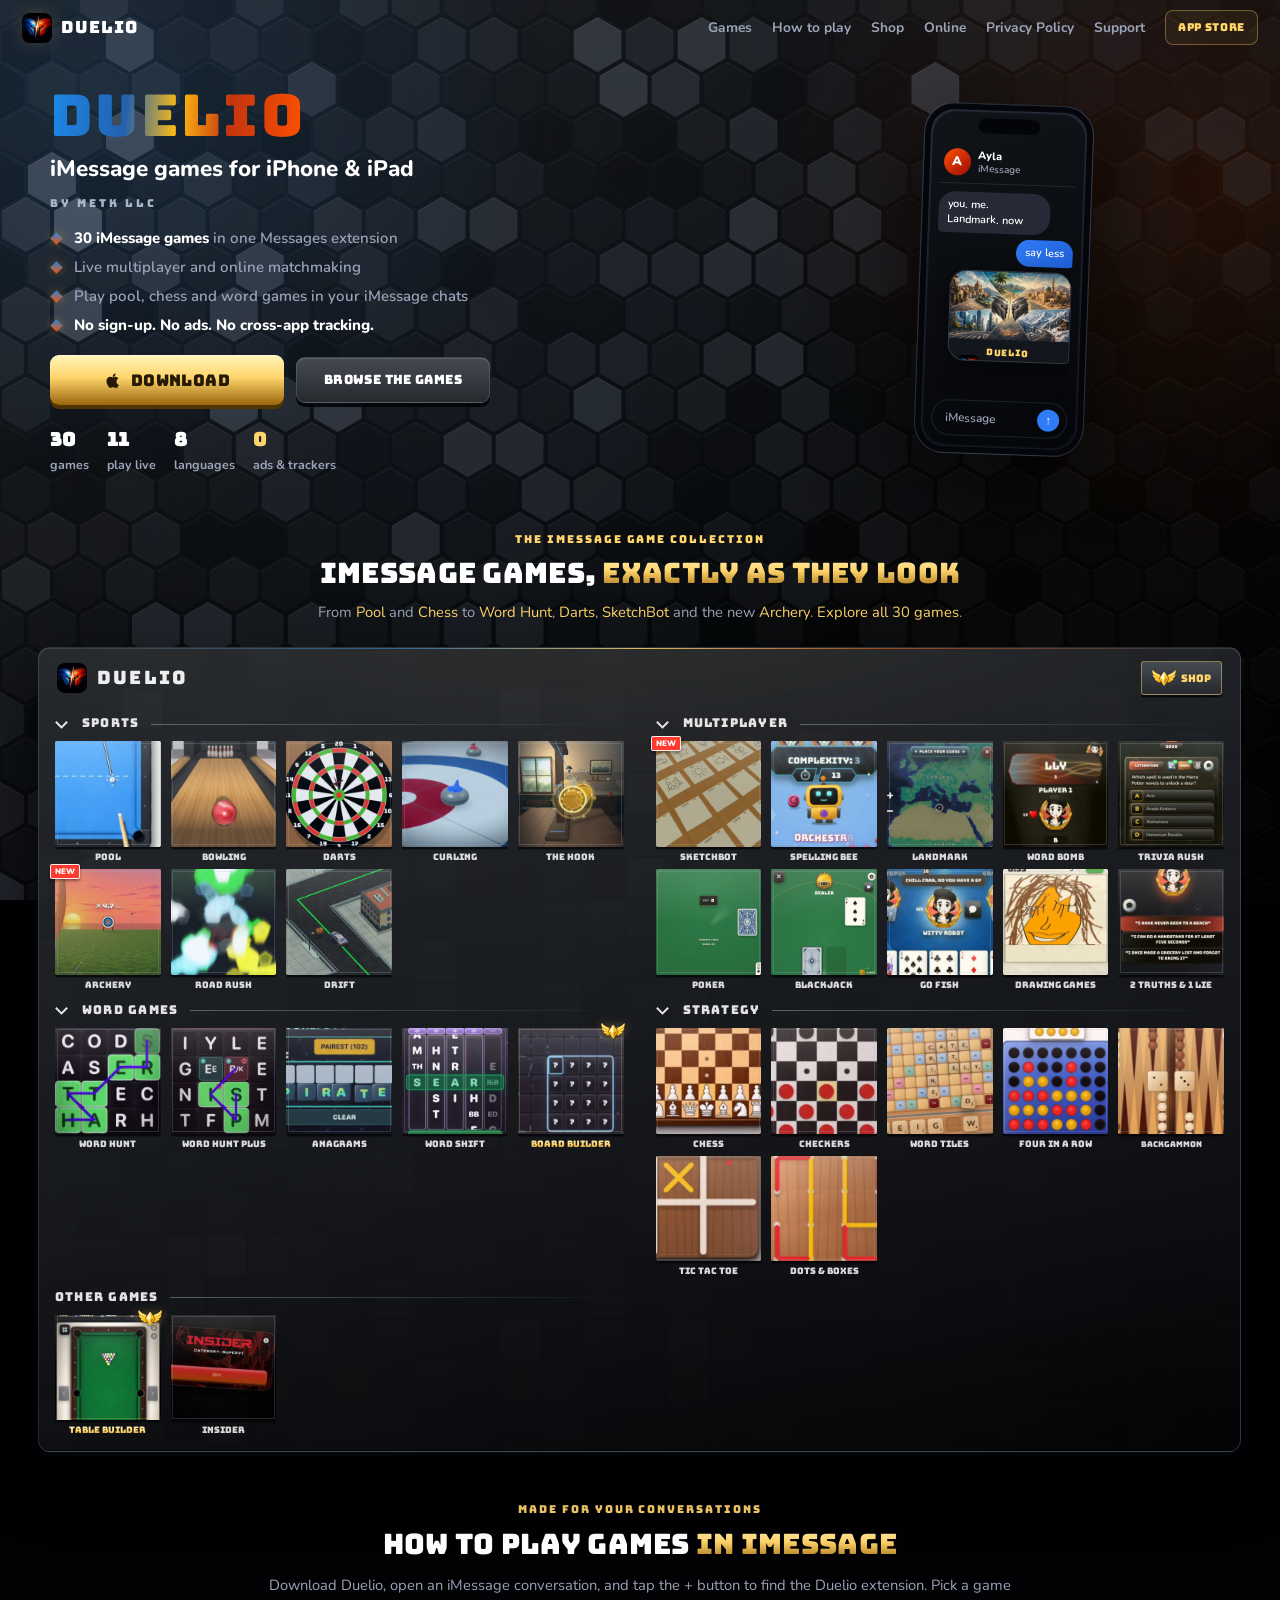
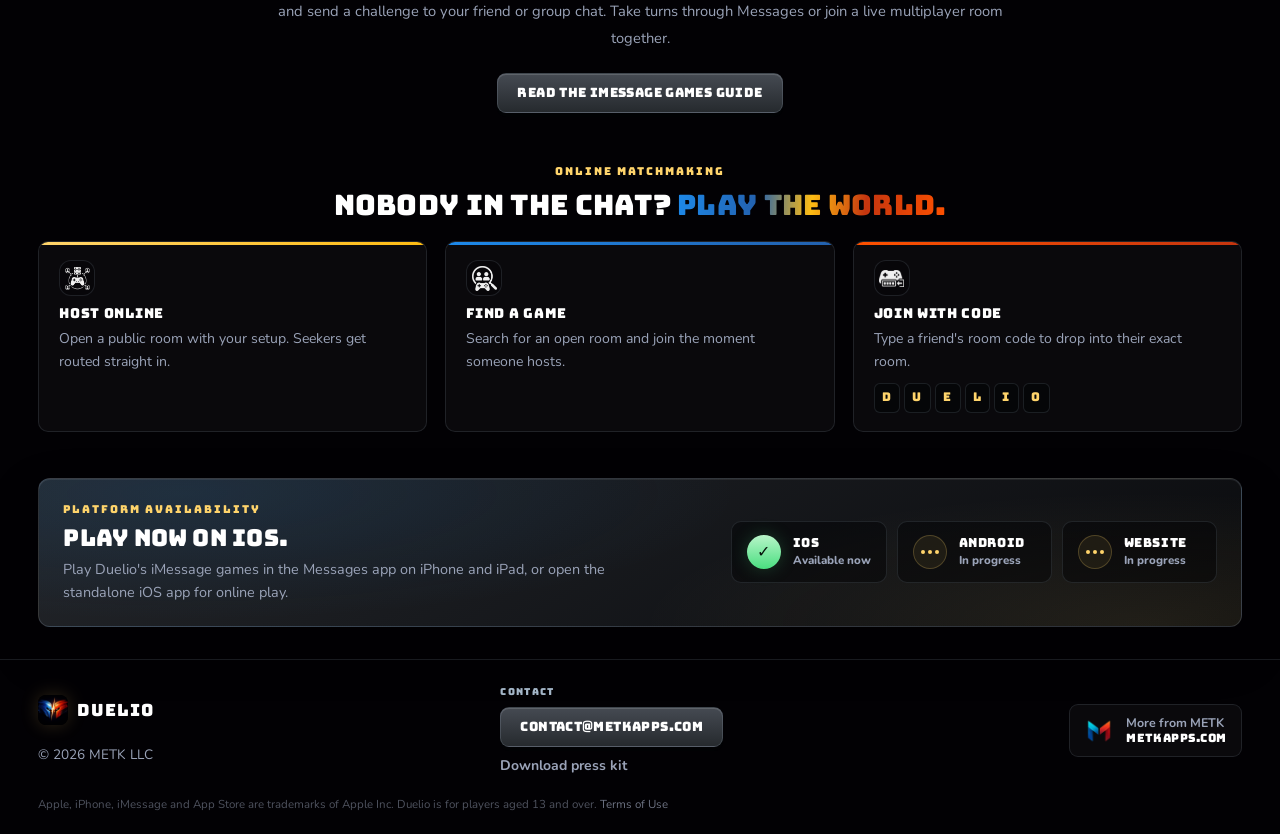
==== commit 56eeb5e8: "Feature new Archery game across website catalog" ====
--- a/index.html
+++ b/index.html
@@ -125,7 +125,7 @@
 <section class="section" id="catalog">
   <p class="eyebrow reveal">The iMessage game collection</p>
   <h2 class="reveal">iMessage games, <span class="grad-gold">exactly as they look</span></h2>
-  <p class="lead">From <a href="/games/#game-8ballreboot">Pool</a> and <a href="/games/#game-chess">Chess</a> to <a href="/games/#game-wordhunt">Word Hunt</a>, <a href="/games/#game-darts">Darts</a>, <a href="/games/#game-quickdraw">SketchBot</a> and party games. <a href="/games/">Explore all 30 games</a>.</p>
+  <p class="lead">From <a href="/games/#game-8ballreboot">Pool</a> and <a href="/games/#game-chess">Chess</a> to <a href="/games/#game-wordhunt">Word Hunt</a>, <a href="/games/#game-darts">Darts</a>, <a href="/games/#game-quickdraw">SketchBot</a> and the new <a href="/games/#game-archery">Archery</a>. <a href="/games/">Explore all 30 games</a>.</p>
 
   <div class="catalog-shell reveal">
     <canvas class="catalog-hexfx" aria-hidden="true"></canvas>
@@ -218,6 +218,6 @@
   Duelio is for players aged 13 and over. <a href="/terms/">Terms of Use</a></p>
 </footer>
 
-<script src="/assets/site.js?v=19" defer></script>
+<script src="/assets/site.js?v=20" defer></script>
 </body>
 </html>
